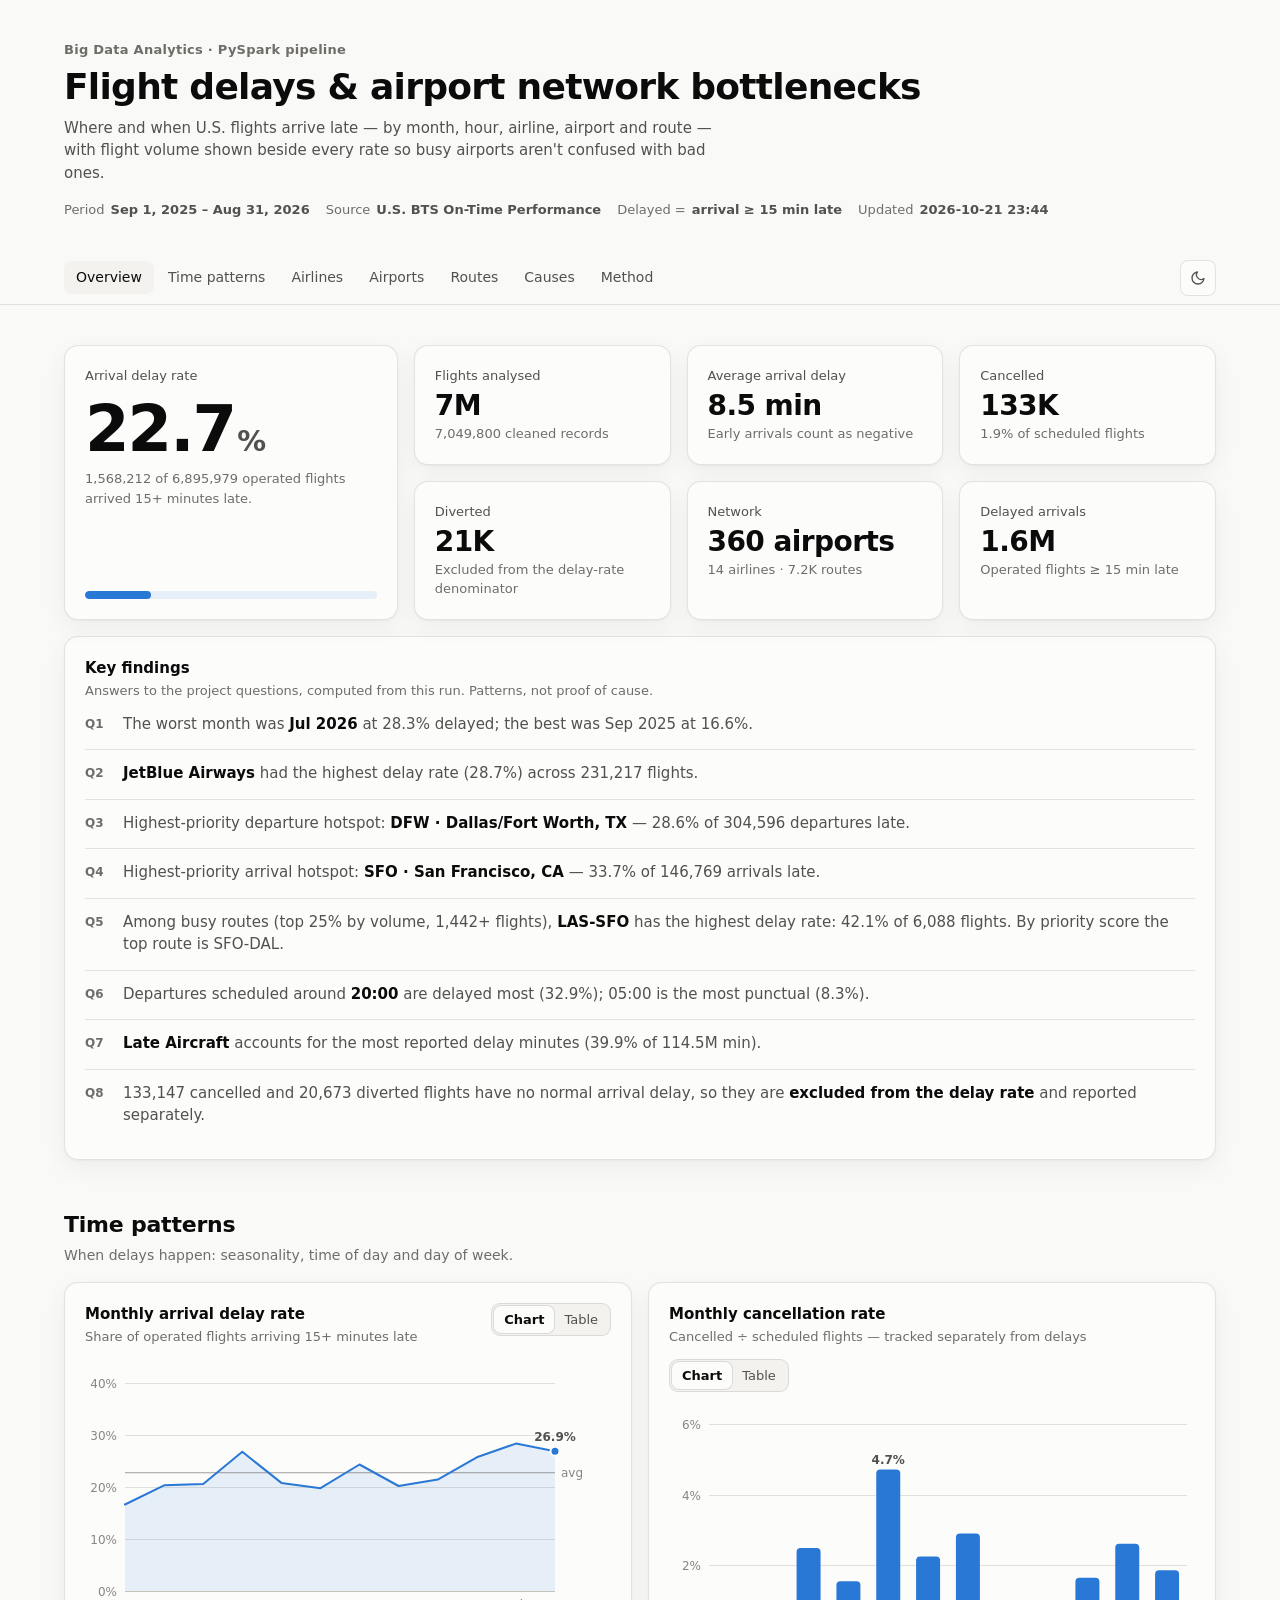
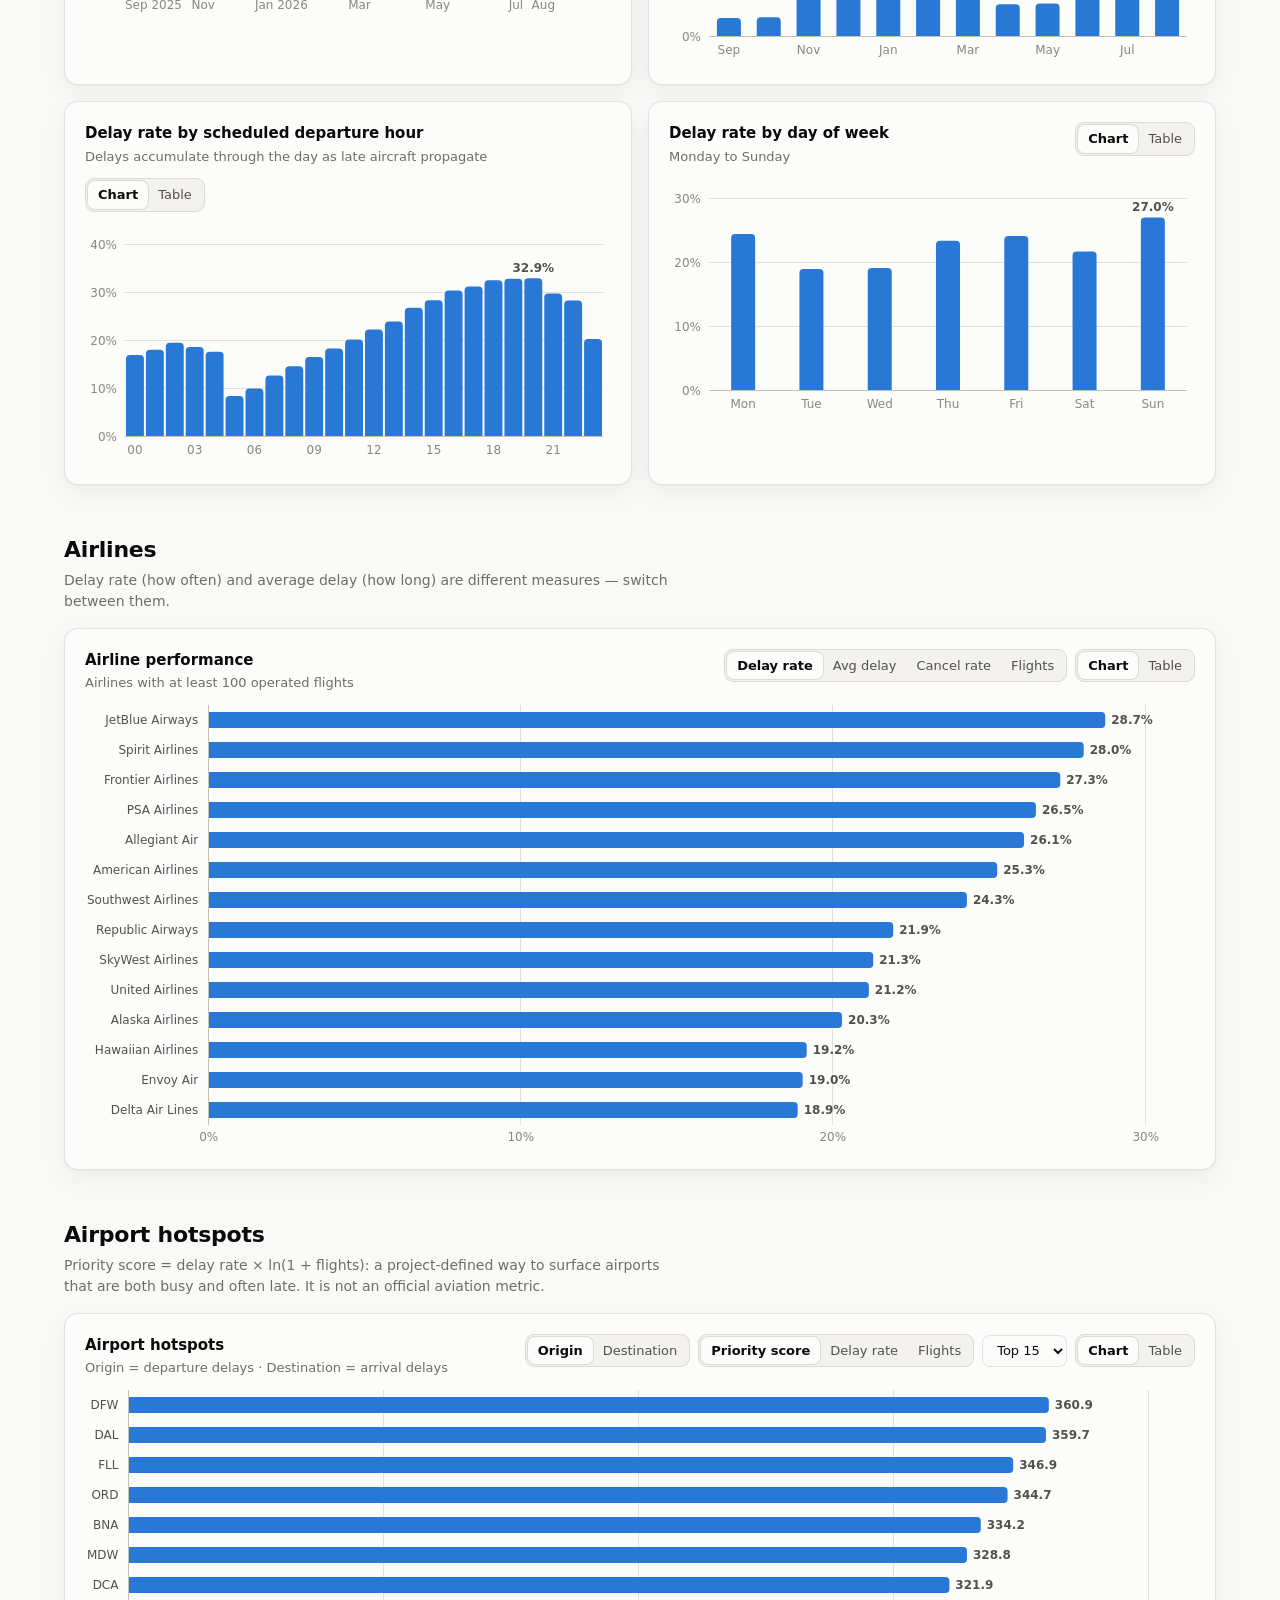
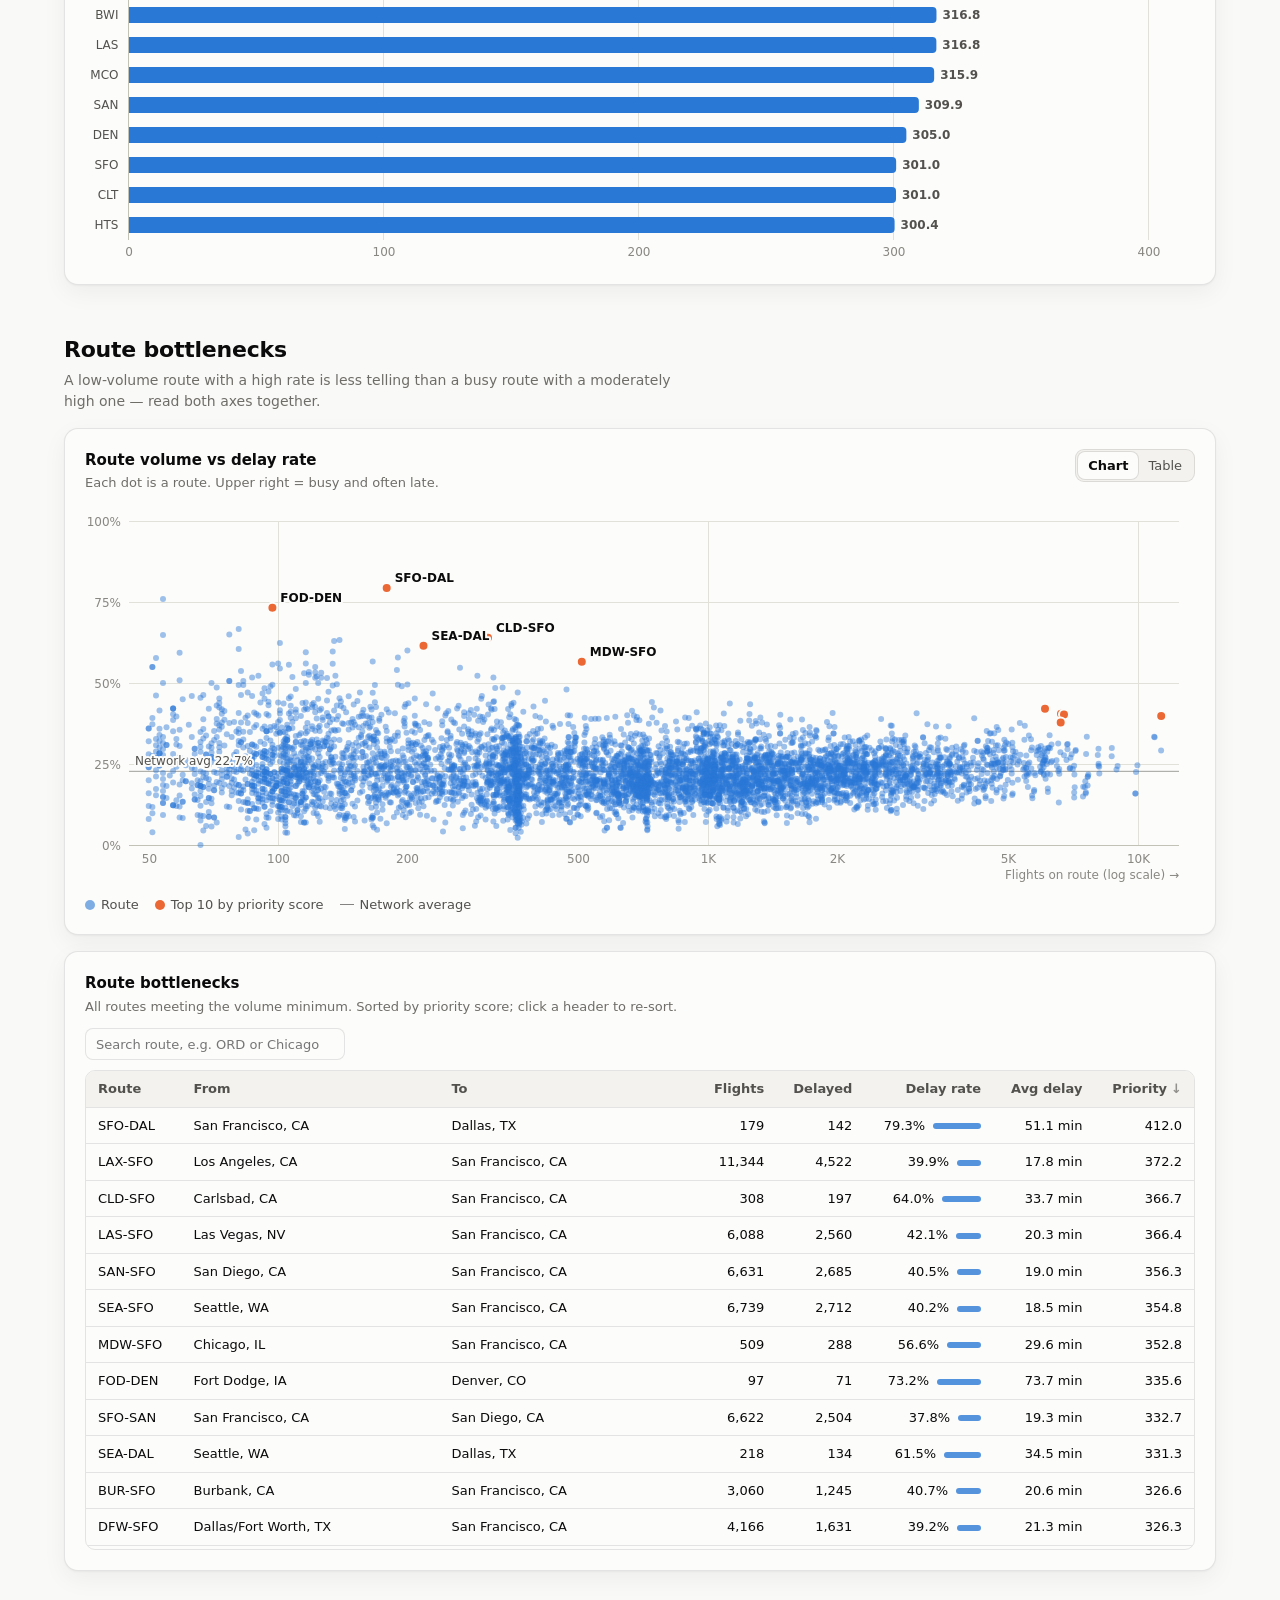
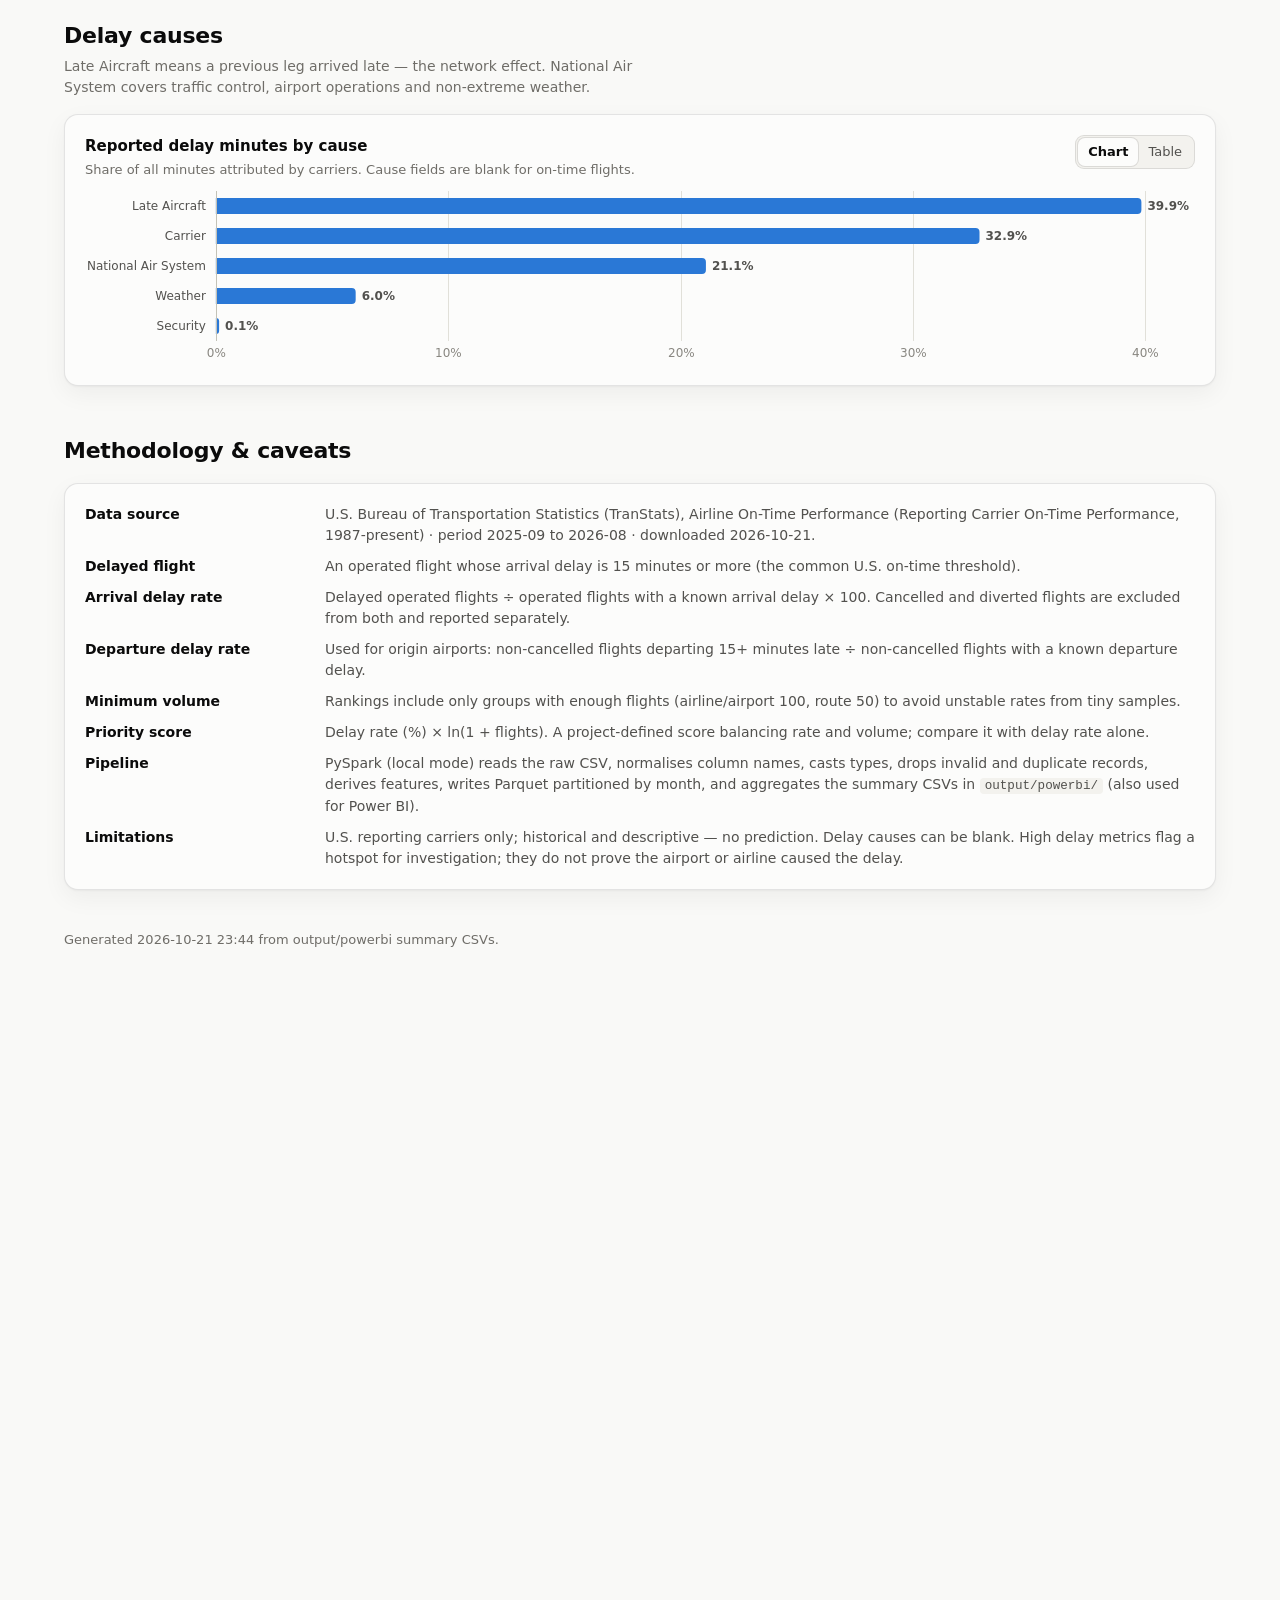
==== dashboard/index.html @ 1e37e2f4 "Flight Delay Analysis BDA project: PySpark pipeline, dashboard and customer website - PySpark pipeli" ====
<!doctype html>
<html lang="en">
<head>
<meta charset="utf-8">
<meta name="viewport" content="width=device-width, initial-scale=1">
<title>Flight Delay Analysis</title>
<meta name="description" content="Flight delay patterns and airport network bottlenecks from U.S. BTS on-time performance data, processed with PySpark.">
<link rel="icon" href="data:image/svg+xml,%3Csvg xmlns='http://www.w3.org/2000/svg' viewBox='0 0 24 24'%3E%3Cpath fill='%232a78d6' d='M21 16v-2l-8-5V3.5a1.5 1.5 0 0 0-3 0V9l-8 5v2l8-2.5V19l-2 1.5V22l3.5-1 3.5 1v-1.5L13 19v-5.5z'/%3E%3C/svg%3E">
<style>
:root {
  color-scheme: light;
  --page: #f9f9f7;
  --surface: #fcfcfb;
  --surface-2: #f3f2ee;
  --ink: #0b0b0b;
  --ink-2: #52514e;
  --muted: #6f6d68;
  --axis-text: #898781;
  --grid: #e1e0d9;
  --baseline: #c3c2b7;
  --border: rgba(11, 11, 11, 0.10);
  --series-1: #2a78d6;
  --series-1-wash: rgba(42, 120, 214, 0.10);
  --series-2: #eb6834;
  --series-1-hover: #1c5cab;
  --critical: #d03b3b;
  --warning-bg: #fff4dc;
  --warning-ink: #6b4a00;
  --focus: #2a78d6;
  --shadow: 0 1px 2px rgba(11, 11, 11, 0.04), 0 8px 24px rgba(11, 11, 11, 0.05);
}
@media (prefers-color-scheme: dark) {
  :root:not([data-theme="light"]) {
    color-scheme: dark;
    --page: #0d0d0d;
    --surface: #1a1a19;
    --surface-2: #232321;
    --ink: #f0efec;
    --ink-2: #c3c2b7;
    --muted: #9c9a93;
    --axis-text: #898781;
    --grid: #2c2c2a;
    --baseline: #383835;
    --border: rgba(255, 255, 255, 0.10);
    --series-1: #3987e5;
    --series-1-wash: rgba(57, 135, 229, 0.14);
    --series-2: #d95926;
    --series-1-hover: #6da7ec;
    --critical: #e66767;
    --warning-bg: #3a2e12;
    --warning-ink: #f5d690;
    --focus: #6da7ec;
    --shadow: none;
  }
}
:root[data-theme="dark"] {
  color-scheme: dark;
  --page: #0d0d0d;
  --surface: #1a1a19;
  --surface-2: #232321;
  --ink: #f0efec;
  --ink-2: #c3c2b7;
  --muted: #9c9a93;
  --axis-text: #898781;
  --grid: #2c2c2a;
  --baseline: #383835;
  --border: rgba(255, 255, 255, 0.10);
  --series-1: #3987e5;
  --series-1-wash: rgba(57, 135, 229, 0.14);
  --series-2: #d95926;
  --series-1-hover: #6da7ec;
  --critical: #e66767;
  --warning-bg: #3a2e12;
  --warning-ink: #f5d690;
  --focus: #6da7ec;
  --shadow: none;
}

* { box-sizing: border-box; }
html { scroll-behavior: smooth; scroll-padding-top: 72px; }
body {
  margin: 0;
  background: var(--page);
  color: var(--ink);
  font: 15px/1.5 system-ui, -apple-system, "Segoe UI", Roboto, sans-serif;
  -webkit-font-smoothing: antialiased;
}
a { color: var(--series-1); }
button { font: inherit; color: inherit; }
:focus-visible { outline: 2px solid var(--focus); outline-offset: 2px; border-radius: 4px; }

.wrap { max-width: 1200px; margin: 0 auto; padding: 0 24px; }
@media (max-width: 640px) { .wrap { padding: 0 16px; } }

/* Header */
header.top { padding: 40px 0 8px; }
.eyebrow { font-size: 13px; font-weight: 600; letter-spacing: .02em; color: var(--muted); margin: 0 0 6px; }
h1 { font-size: clamp(26px, 4vw, 36px); line-height: 1.15; margin: 0; letter-spacing: -0.02em; font-weight: 700; }
.lede { color: var(--ink-2); margin: 10px 0 0; max-width: 68ch; }
.meta-row { display: flex; flex-wrap: wrap; gap: 8px 16px; margin-top: 16px; font-size: 13px; color: var(--muted); }
.meta-row span { display: inline-flex; gap: 6px; align-items: center; }
.meta-row b { color: var(--ink-2); font-weight: 600; }
.banner {
  margin-top: 16px; padding: 10px 14px; border-radius: 10px;
  background: var(--warning-bg); color: var(--warning-ink); font-size: 14px;
  display: flex; gap: 10px; align-items: flex-start;
}
.banner svg { flex: none; margin-top: 2px; }

/* Nav */
nav.sections {
  position: sticky; top: 0; z-index: 20;
  background: color-mix(in srgb, var(--page) 88%, transparent);
  backdrop-filter: saturate(1.4) blur(10px);
  border-bottom: 1px solid var(--border);
  margin-top: 24px;
}
nav.sections .wrap { display: flex; align-items: center; gap: 4px; height: 52px; }
.nav-links { display: flex; gap: 2px; overflow-x: auto; scrollbar-width: none; flex: 1; min-width: 0; }
.nav-links::-webkit-scrollbar { display: none; }
.nav-links a {
  color: var(--ink-2); text-decoration: none; font-size: 14px; font-weight: 500;
  padding: 6px 12px; border-radius: 8px; white-space: nowrap;
}
.nav-links a:hover { background: var(--surface-2); color: var(--ink); }
.nav-links a.active { color: var(--ink); background: var(--surface-2); }
.icon-btn {
  flex: none; width: 36px; height: 36px; border-radius: 8px; border: 1px solid var(--border);
  background: var(--surface); display: grid; place-items: center; cursor: pointer; color: var(--ink-2);
}
.icon-btn:hover { color: var(--ink); background: var(--surface-2); }

/* Sections */
section.block { padding: 40px 0 8px; }
.section-head { display: flex; flex-wrap: wrap; align-items: end; justify-content: space-between; gap: 12px; margin-bottom: 16px; }
h2 { font-size: 22px; margin: 0; letter-spacing: -0.01em; }
.section-sub { color: var(--muted); margin: 4px 0 0; font-size: 14px; max-width: 70ch; }
.grid { display: grid; gap: 16px; }
.grid.two { grid-template-columns: repeat(2, minmax(0, 1fr)); }
@media (max-width: 900px) { .grid.two { grid-template-columns: minmax(0, 1fr); } }

.card {
  background: var(--surface); border: 1px solid var(--border); border-radius: 14px;
  padding: 20px; box-shadow: var(--shadow); min-width: 0;
}
.card-head { display: flex; justify-content: space-between; align-items: start; gap: 12px; margin-bottom: 12px; flex-wrap: wrap; }
.card h3 { font-size: 15px; margin: 0; font-weight: 600; }
.card .sub { font-size: 13px; color: var(--muted); margin: 2px 0 0; }
.controls { display: flex; flex-wrap: wrap; gap: 8px; align-items: center; }

/* Segmented control */
.seg { display: inline-flex; padding: 2px; border-radius: 9px; background: var(--surface-2); border: 1px solid var(--border); }
.seg button {
  border: 0; background: transparent; padding: 4px 10px; border-radius: 7px; cursor: pointer;
  font-size: 13px; color: var(--ink-2); white-space: nowrap;
}
.seg button[aria-pressed="true"] { background: var(--surface); color: var(--ink); box-shadow: 0 0 0 1px var(--border); font-weight: 600; }
.seg button:hover:not([aria-pressed="true"]) { color: var(--ink); }

input[type="search"], select {
  font: inherit; font-size: 13px; color: var(--ink); background: var(--surface);
  border: 1px solid var(--border); border-radius: 8px; padding: 5px 10px; height: 32px;
}
input[type="search"] { width: 260px; max-width: 100%; }

/* KPI */
.kpis { display: grid; grid-template-columns: 1.3fr repeat(3, minmax(0, 1fr)); gap: 16px; }
@media (max-width: 1000px) { .kpis { grid-template-columns: repeat(2, minmax(0, 1fr)); } }
@media (max-width: 520px) { .kpis { grid-template-columns: minmax(0, 1fr); } }
.hero { grid-row: span 2; display: flex; flex-direction: column; justify-content: space-between; }
@media (max-width: 1000px) { .hero { grid-row: auto; grid-column: 1 / -1; } }
.tile-label { font-size: 13px; color: var(--ink-2); margin: 0; }
.hero-value { font-size: clamp(48px, 7vw, 64px); font-weight: 650; letter-spacing: -0.03em; line-height: 1; margin: 12px 0 8px; }
.hero-value small { font-size: .45em; font-weight: 600; color: var(--ink-2); margin-left: 2px; }
.tile-value { font-size: 28px; font-weight: 650; letter-spacing: -0.02em; margin: 6px 0 2px; line-height: 1.1; }
.tile-note { font-size: 13px; color: var(--muted); margin: 0; }
.meter { height: 8px; border-radius: 4px; background: var(--series-1-wash); overflow: hidden; margin-top: 16px; }
.meter > i { display: block; height: 100%; background: var(--series-1); border-radius: 4px; }

.findings { list-style: none; margin: 0; padding: 0; display: grid; gap: 2px; }
.findings li { display: grid; grid-template-columns: 28px 1fr; gap: 10px; padding: 12px 0; border-top: 1px solid var(--border); }
.findings li:first-child { border-top: 0; padding-top: 0; }
.findings .q { font-size: 12px; font-weight: 700; color: var(--muted); padding-top: 2px; }
.findings p { margin: 0; color: var(--ink-2); }
.findings strong { color: var(--ink); font-weight: 600; }

/* Charts */
.chart { position: relative; width: 100%; }
.chart svg { display: block; width: 100%; overflow: visible; }
.chart text { font-size: 12px; fill: var(--axis-text); font-variant-numeric: tabular-nums; }
.chart text.label { fill: var(--ink-2); }
.chart text.label-strong { fill: var(--ink); font-weight: 600; }
.chart text.value { fill: var(--ink-2); font-weight: 600; }
.chart .gridline { stroke: var(--grid); stroke-width: 1; shape-rendering: crispEdges; }
.chart .baseline { stroke: var(--baseline); stroke-width: 1; shape-rendering: crispEdges; }
.chart .ref { stroke: var(--ink-2); stroke-width: 1; opacity: .55; }
.chart text.halo { paint-order: stroke; stroke: var(--surface); stroke-width: 4px; stroke-linejoin: round; }
.chart .mark { fill: var(--series-1); transition: fill .12s; }
.chart .mark.alt { fill: var(--series-2); }
.chart .hit { fill: transparent; cursor: default; }
.chart .hit:hover + .mark, .chart .row:hover .mark, .chart .row:focus .mark { fill: var(--series-1-hover); }
.chart .row:focus { outline: none; }
.chart .row:focus .hit { stroke: var(--focus); stroke-width: 2; }
.chart .line { fill: none; stroke: var(--series-1); stroke-width: 2; stroke-linejoin: round; stroke-linecap: round; }
.chart .area { fill: var(--series-1-wash); }
.chart .dot { fill: var(--series-1); stroke: var(--surface); stroke-width: 2; }
.chart .crosshair { stroke: var(--baseline); stroke-width: 1; }
.chart .scatter-dot { fill: var(--series-1); fill-opacity: .45; }
.chart .scatter-dot.alt { fill: var(--series-2); fill-opacity: 1; stroke: var(--surface); stroke-width: 2; }
.chart .scatter-dot.hover { fill-opacity: 1; stroke: var(--ink); stroke-width: 1.5; }

.legend { display: flex; flex-wrap: wrap; gap: 6px 16px; font-size: 13px; color: var(--ink-2); margin-top: 10px; }
.legend span { display: inline-flex; align-items: center; gap: 6px; }
.legend i { width: 10px; height: 10px; border-radius: 50%; display: inline-block; }
.legend i.line { width: 14px; height: 0; border-radius: 0; border-top: 1px solid var(--ink-2); opacity: .7; }

.tooltip {
  position: fixed; z-index: 50; pointer-events: none; min-width: 140px; max-width: 260px;
  background: var(--surface); border: 1px solid var(--border); border-radius: 10px;
  box-shadow: 0 8px 24px rgba(0, 0, 0, .14); padding: 10px 12px; font-size: 13px;
  opacity: 0; transform: translateY(4px); transition: opacity .1s, transform .1s;
}
.tooltip.show { opacity: 1; transform: none; }
.tooltip .tt-title { font-weight: 600; color: var(--ink); margin-bottom: 6px; }
.tooltip .tt-row { display: flex; justify-content: space-between; gap: 16px; color: var(--muted); }
.tooltip .tt-row b { color: var(--ink); font-weight: 600; font-variant-numeric: tabular-nums; }

/* Tables */
.table-wrap { overflow-x: auto; border: 1px solid var(--border); border-radius: 10px; max-height: 480px; overflow-y: auto; }
table { border-collapse: collapse; width: 100%; font-size: 13px; }
th, td { padding: 8px 12px; text-align: left; white-space: nowrap; border-bottom: 1px solid var(--border); }
th { position: sticky; top: 0; background: var(--surface-2); color: var(--ink-2); font-weight: 600; z-index: 1; }
th.sortable { cursor: pointer; user-select: none; }
th.sortable:hover { color: var(--ink); }
th .arrow { opacity: .6; margin-left: 4px; }
td.num, th.num { text-align: right; font-variant-numeric: tabular-nums; }
tbody tr:last-child td { border-bottom: 0; }
tbody tr:hover td { background: var(--surface-2); }
.cell-bar { display: inline-block; height: 6px; border-radius: 3px; background: var(--series-1); vertical-align: middle; margin-left: 8px; opacity: .8; }
.empty { padding: 32px 16px; text-align: center; color: var(--muted); font-size: 14px; border: 1px dashed var(--border); border-radius: 10px; }

.method dl { display: grid; grid-template-columns: minmax(140px, 220px) 1fr; gap: 10px 20px; margin: 0; }
@media (max-width: 640px) { .method dl { grid-template-columns: 1fr; gap: 2px; } .method dd { margin-bottom: 10px; } }
.method dt { font-weight: 600; font-size: 14px; }
.method dd { margin: 0; color: var(--ink-2); font-size: 14px; }
code { font-family: ui-monospace, "Cascadia Code", Consolas, monospace; font-size: .9em; background: var(--surface-2); padding: 1px 5px; border-radius: 4px; }
footer { padding: 32px 0 48px; color: var(--muted); font-size: 13px; }
.visually-hidden { position: absolute; width: 1px; height: 1px; overflow: hidden; clip: rect(0 0 0 0); white-space: nowrap; }
.error-box { margin: 80px auto; max-width: 560px; }
@media (prefers-reduced-motion: reduce) { html { scroll-behavior: auto; } * { transition: none !important; } }
</style>
</head>
<body>
<div id="app"></div>
<div class="tooltip" id="tooltip" role="status" aria-live="polite"></div>

<script src="data.js"></script>
<script>
"use strict";
(function () {
  const app = document.getElementById("app");
  const D = window.DASHBOARD_DATA;

  if (!D) {
    app.innerHTML = '<div class="wrap"><div class="card error-box"><h2>No data yet</h2>' +
      '<p class="section-sub">Run the pipeline first, then reload this page:</p>' +
      '<p><code>python src\\flight_delay_pipeline.py</code></p>' +
      '<p class="section-sub">It writes <code>dashboard/data.js</code> next to this file.</p></div></div>';
    return;
  }

  /* ---------- Theme ---------- */
  const THEME_KEY = "flight-dashboard-theme";
  function storedTheme() { try { return localStorage.getItem(THEME_KEY); } catch (e) { return null; } }
  function applyTheme(theme) {
    if (theme) document.documentElement.setAttribute("data-theme", theme);
    else document.documentElement.removeAttribute("data-theme");
  }
  if (storedTheme()) applyTheme(storedTheme());
  function isDark() {
    const t = document.documentElement.getAttribute("data-theme");
    if (t) return t === "dark";
    return window.matchMedia("(prefers-color-scheme: dark)").matches;
  }

  /* ---------- Formatting ---------- */
  const nf0 = new Intl.NumberFormat("en-US", { maximumFractionDigits: 0 });
  const nf1 = new Intl.NumberFormat("en-US", { minimumFractionDigits: 1, maximumFractionDigits: 1 });
  const fmt = {
    int: v => v == null ? "–" : nf0.format(v),
    pct: v => v == null ? "–" : nf1.format(v) + "%",
    min: v => v == null ? "–" : nf1.format(v) + " min",
    num1: v => v == null ? "–" : nf1.format(v),
    compact(v) {
      if (v == null) return "–";
      const a = Math.abs(v);
      if (a >= 1e9) return trimZero((v / 1e9).toFixed(1)) + "B";
      if (a >= 1e6) return trimZero((v / 1e6).toFixed(1)) + "M";
      if (a >= 1e3) return trimZero((v / 1e3).toFixed(a >= 1e4 ? 0 : 1)) + "K";
      return nf0.format(v);
    },
  };
  function trimZero(s) { return s.replace(/\.0$/, ""); }
  const MONTHS = ["Jan", "Feb", "Mar", "Apr", "May", "Jun", "Jul", "Aug", "Sep", "Oct", "Nov", "Dec"];
  function monthLabel(ym, withYear) {
    const [y, m] = String(ym).split("-");
    return MONTHS[+m - 1] + (withYear ? " " + y : "");
  }
  function hourLabel(h) { return String(h).padStart(2, "0") + ":00"; }
  function ymd(n) {
    if (!n) return null;
    const s = String(Math.round(n));
    return new Date(+s.slice(0, 4), +s.slice(4, 6) - 1, +s.slice(6, 8));
  }
  function niceDate(d) { return d ? d.toLocaleDateString("en-US", { month: "short", day: "numeric", year: "numeric" }) : "–"; }

  /* ---------- DOM helpers ---------- */
  function el(tag, attrs, ...children) {
    const node = document.createElement(tag);
    for (const [k, v] of Object.entries(attrs || {})) {
      if (v == null || v === false) continue;
      if (k === "class") node.className = v;
      else if (k === "text") node.textContent = v;
      else if (k.startsWith("on")) node.addEventListener(k.slice(2), v);
      else node.setAttribute(k, v === true ? "" : v);
    }
    for (const c of children.flat()) if (c != null) node.append(c.nodeType ? c : document.createTextNode(String(c)));
    return node;
  }
  const SVGNS = "http://www.w3.org/2000/svg";
  function s(tag, attrs, text) {
    const node = document.createElementNS(SVGNS, tag);
    for (const [k, v] of Object.entries(attrs || {})) if (v != null) node.setAttribute(k, v);
    if (text != null) node.textContent = text;
    return node;
  }
  function icon(path, size) {
    const svg = s("svg", { width: size || 16, height: size || 16, viewBox: "0 0 24 24", fill: "none", stroke: "currentColor", "stroke-width": 2, "stroke-linecap": "round", "stroke-linejoin": "round", "aria-hidden": "true" });
    svg.innerHTML = path;
    return svg;
  }
  const ICONS = {
    sun: '<circle cx="12" cy="12" r="4"/><path d="M12 2v2M12 20v2M4.9 4.9l1.4 1.4M17.7 17.7l1.4 1.4M2 12h2M20 12h2M4.9 19.1l1.4-1.4M17.7 6.3l1.4-1.4"/>',
    moon: '<path d="M21 12.8A9 9 0 1 1 11.2 3a7 7 0 0 0 9.8 9.8z"/>',
    alert: '<path d="M10.3 3.9 1.8 18a2 2 0 0 0 1.7 3h17a2 2 0 0 0 1.7-3L13.7 3.9a2 2 0 0 0-3.4 0z"/><path d="M12 9v4M12 17h.01"/>',
  };

  /* ---------- Tooltip ---------- */
  const tip = document.getElementById("tooltip");
  function showTip(evt, title, rows) {
    tip.replaceChildren(el("div", { class: "tt-title", text: title }),
      ...rows.map(([k, v]) => el("div", { class: "tt-row" }, el("span", { text: k }), el("b", { text: v }))));
    tip.classList.add("show");
    moveTip(evt);
  }
  function moveTip(evt) {
    let x, y;
    if (evt && evt.clientX != null && evt.type !== "focus") { x = evt.clientX; y = evt.clientY; }
    else if (evt && evt.target && evt.target.getBoundingClientRect) {
      const r = evt.target.getBoundingClientRect(); x = r.left + r.width / 2; y = r.top;
    } else return;
    const w = tip.offsetWidth, h = tip.offsetHeight;
    let left = x + 14, top = y - h - 12;
    if (left + w > window.innerWidth - 8) left = x - w - 14;
    if (left < 8) left = 8;
    if (top < 8) top = y + 18;
    tip.style.left = left + "px"; tip.style.top = top + "px";
  }
  function hideTip() { tip.classList.remove("show"); }
  window.addEventListener("scroll", hideTip, { passive: true });

  /* ---------- Scales ---------- */
  function niceStep(v) {
    const exp = Math.pow(10, Math.floor(Math.log10(v)));
    const f = v / exp;
    return (f <= 1 ? 1 : f <= 2 ? 2 : f <= 2.5 ? 2.5 : f <= 5 ? 5 : 10) * exp;
  }
  // Axis from 0 to the first clean tick at or above the data maximum.
  function niceScale(dataMax, count) {
    if (!(dataMax > 0)) return { max: 1, ticks: [0, 1] };
    const step = niceStep(dataMax / (count || 4));
    const max = Math.ceil(dataMax / step - 1e-9) * step;
    const out = [];
    for (let t = 0; t <= max + 1e-9; t += step) out.push(+t.toFixed(10));
    return { max, ticks: out };
  }
  function measureText(text) {
    measureText.ctx = measureText.ctx || document.createElement("canvas").getContext("2d");
    measureText.ctx.font = "12px system-ui, -apple-system, Segoe UI, sans-serif";
    return measureText.ctx.measureText(text).width;
  }
  // Bar path with 4px rounded data-end, square at the baseline.
  function hBarPath(x0, y, w, h, r) {
    r = Math.min(r, w, h / 2);
    if (w <= 0) return "";
    return `M${x0},${y}H${x0 + w - r}Q${x0 + w},${y} ${x0 + w},${y + r}V${y + h - r}Q${x0 + w},${y + h} ${x0 + w - r},${y + h}H${x0}Z`;
  }
  function vBarPath(x, y0, w, h, r) {
    r = Math.min(r, h, w / 2);
    if (h <= 0) return "";
    return `M${x},${y0}V${y0 - h + r}Q${x},${y0 - h} ${x + r},${y0 - h}H${x + w - r}Q${x + w},${y0 - h} ${x + w},${y0 - h + r}V${y0}Z`;
  }

  /* ---------- Charts ---------- */
  // Horizontal bars: ranked categories.
  function hBarChart(host, rows, opt) {
    host.replaceChildren();
    if (!rows.length) { host.append(emptyNote(opt.empty)); return; }
    const width = host.clientWidth || 600;
    const band = 30, bar = 16;
    const labelW = Math.min(Math.max(...rows.map(r => measureText(opt.label(r)))) + 12, width * 0.42, 220);
    const valueW = Math.max(...rows.map(r => measureText(opt.fmt(opt.value(r))))) + 12;
    const plotW = Math.max(40, width - labelW - valueW);
    const scale = niceScale(Math.max(...rows.map(opt.value), 0), width < 500 ? 3 : 5), max = scale.max;
    const height = rows.length * band + 24;
    const svg = s("svg", { viewBox: `0 0 ${width} ${height}`, height, role: "img", "aria-label": opt.aria });
    const g = s("g", { transform: `translate(${labelW},0)` });
    scale.ticks.forEach(t => {
      const x = Math.round(t / max * plotW) + 0.5;
      g.append(s("line", { class: "gridline", x1: x, x2: x, y1: 0, y2: rows.length * band }));
      g.append(s("text", { x, y: rows.length * band + 16, "text-anchor": "middle" }, opt.tick ? opt.tick(t) : fmt.compact(t)));
    });
    rows.forEach((r, i) => {
      const v = opt.value(r) || 0;
      const y = i * band + (band - bar) / 2;
      const w = Math.max(v / max * plotW, v > 0 ? 2 : 0);
      const row = s("g", { class: "row", tabindex: 0, role: "listitem", "aria-label": `${opt.label(r)}: ${opt.fmt(v)}` });
      row.append(s("rect", { class: "hit", x: -labelW, y: i * band, width: labelW + plotW + valueW, height: band }));
      row.append(s("path", { class: "mark" + (opt.highlight && opt.highlight(r) ? " alt" : ""), d: hBarPath(0, y, w, bar, 4) }));
      row.append(s("text", { class: "label", x: -10, y: y + bar / 2 + 4, "text-anchor": "end" }, opt.label(r)));
      row.append(s("text", { class: "value", x: w + 6, y: y + bar / 2 + 4 }, opt.fmt(v)));
      const tt = e => showTip(e, opt.title ? opt.title(r) : opt.label(r), opt.tooltip(r));
      row.addEventListener("pointerenter", tt); row.addEventListener("pointermove", moveTip);
      row.addEventListener("pointerleave", hideTip); row.addEventListener("focus", tt); row.addEventListener("blur", hideTip);
      g.append(row);
    });
    g.append(s("line", { class: "baseline", x1: 0.5, x2: 0.5, y1: 0, y2: rows.length * band }));
    svg.append(g);
    host.append(svg);
  }

  // Vertical columns: ordered categories (hours, weekdays, months).
  function columnChart(host, rows, opt) {
    host.replaceChildren();
    if (!rows.length) { host.append(emptyNote(opt.empty)); return; }
    const width = host.clientWidth || 600, height = opt.height || 240;
    const m = { t: 20, r: 8, b: 28, l: 40 };
    const pw = width - m.l - m.r, ph = height - m.t - m.b;
    const scale = niceScale(Math.max(...rows.map(opt.value), 0) * 1.08, 4), max = scale.max;
    const bandW = pw / rows.length;
    const barW = Math.max(2, Math.min(24, bandW - 2));
    const svg = s("svg", { viewBox: `0 0 ${width} ${height}`, height, role: "img", "aria-label": opt.aria });
    const g = s("g", { transform: `translate(${m.l},${m.t})` });
    scale.ticks.forEach(t => {
      const y = Math.round(ph - t / max * ph) + 0.5;
      g.append(s("line", { class: "gridline", x1: 0, x2: pw, y1: y, y2: y }));
      g.append(s("text", { x: -8, y: y + 4, "text-anchor": "end" }, opt.tick ? opt.tick(t) : fmt.compact(t)));
    });
    const maxV = Math.max(...rows.map(opt.value));
    const labelEvery = Math.ceil(rows.length / Math.max(1, Math.floor(pw / 44)));
    rows.forEach((r, i) => {
      const v = opt.value(r) || 0, h = v / max * ph;
      const x = i * bandW + (bandW - barW) / 2;
      const row = s("g", { class: "row", tabindex: 0, role: "listitem", "aria-label": `${opt.label(r)}: ${opt.fmt(v)}` });
      row.append(s("rect", { class: "hit", x: i * bandW, y: 0, width: bandW, height: ph }));
      row.append(s("path", { class: "mark", d: vBarPath(x, ph, barW, h, 4) }));
      if (v === maxV) row.append(s("text", { class: "value", x: x + barW / 2, y: ph - h - 6, "text-anchor": "middle" }, opt.fmt(v)));
      const tt = e => showTip(e, opt.title ? opt.title(r) : opt.label(r), opt.tooltip(r));
      row.addEventListener("pointerenter", tt); row.addEventListener("pointermove", moveTip);
      row.addEventListener("pointerleave", hideTip); row.addEventListener("focus", tt); row.addEventListener("blur", hideTip);
      g.append(row);
      if (i % labelEvery === 0) g.append(s("text", { x: i * bandW + bandW / 2, y: ph + 18, "text-anchor": "middle" }, opt.short ? opt.short(r) : opt.label(r)));
    });
    g.append(s("line", { class: "baseline", x1: 0, x2: pw, y1: ph + 0.5, y2: ph + 0.5 }));
    svg.append(g);
    host.append(svg);
  }

  // Line over time with crosshair readout.
  function lineChart(host, rows, opt) {
    host.replaceChildren();
    if (!rows.length) { host.append(emptyNote(opt.empty)); return; }
    const width = host.clientWidth || 600, height = opt.height || 260;
    const m = { t: 24, r: 56, b: 28, l: 40 };
    const pw = width - m.l - m.r, ph = height - m.t - m.b;
    const vals = rows.map(opt.value);
    const scale = niceScale(Math.max(...vals, opt.ref || 0) * 1.1, 4), max = scale.max;
    const X = i => rows.length === 1 ? pw / 2 : i / (rows.length - 1) * pw;
    const Y = v => ph - v / max * ph;
    const svg = s("svg", { viewBox: `0 0 ${width} ${height}`, height, role: "img", "aria-label": opt.aria });
    const g = s("g", { transform: `translate(${m.l},${m.t})` });
    scale.ticks.forEach(t => {
      const y = Math.round(Y(t)) + 0.5;
      g.append(s("line", { class: "gridline", x1: 0, x2: pw, y1: y, y2: y }));
      g.append(s("text", { x: -8, y: y + 4, "text-anchor": "end" }, opt.tick ? opt.tick(t) : fmt.compact(t)));
    });
    const labelEvery = Math.ceil(rows.length / Math.max(1, Math.floor(pw / 56)));
    rows.forEach((r, i) => {
      if (i % labelEvery === 0 || i === rows.length - 1 && rows.length < 14)
        g.append(s("text", { x: X(i), y: ph + 18, "text-anchor": i === 0 ? "start" : i === rows.length - 1 ? "end" : "middle" }, opt.short(r, i)));
    });
    const pts = rows.map((r, i) => [X(i), Y(opt.value(r) || 0)]);
    const line = pts.map((p, i) => (i ? "L" : "M") + p[0].toFixed(1) + "," + p[1].toFixed(1)).join("");
    g.append(s("path", { class: "area", d: line + `L${pts[pts.length - 1][0]},${ph}L${pts[0][0]},${ph}Z` }));
    g.append(s("line", { class: "baseline", x1: 0, x2: pw, y1: ph + 0.5, y2: ph + 0.5 }));
    if (opt.ref != null) {
      const y = Y(opt.ref);
      g.append(s("line", { class: "ref", x1: 0, x2: pw, y1: y, y2: y }));
      g.append(s("text", { x: pw + 6, y: y + 4 }, opt.refLabel));
    }
    g.append(s("path", { class: "line", d: line }));
    // Label the peak and the last point only.
    const peak = vals.indexOf(Math.max(...vals));
    const last = rows.length - 1;
    // Skip the peak label when it would crowd the end label.
    const labelled = peak !== last && Math.abs(pts[peak][0] - pts[last][0]) < 56 ? [last] : [peak, last];
    labelled.filter((v, i, a) => a.indexOf(v) === i).forEach(i => {
      g.append(s("circle", { class: "dot", cx: pts[i][0], cy: pts[i][1], r: 4.5 }));
      g.append(s("text", { class: "value", x: pts[i][0], y: pts[i][1] - 10, "text-anchor": "middle" }, opt.fmt(vals[i])));
    });
    const cross = s("line", { class: "crosshair", y1: 0, y2: ph, visibility: "hidden" });
    const hoverDot = s("circle", { class: "dot", r: 5, visibility: "hidden" });
    g.append(cross, hoverDot);
    const overlay = s("rect", { x: 0, y: 0, width: pw, height: ph, fill: "transparent", tabindex: 0, "aria-label": "Use left and right arrow keys to read values" });
    let active = -1;
    function activate(i, evt) {
      active = Math.max(0, Math.min(rows.length - 1, i));
      const [x, y] = pts[active];
      cross.setAttribute("x1", x); cross.setAttribute("x2", x); cross.setAttribute("visibility", "visible");
      hoverDot.setAttribute("cx", x); hoverDot.setAttribute("cy", y); hoverDot.setAttribute("visibility", "visible");
      showTip(evt, opt.title(rows[active]), opt.tooltip(rows[active]));
    }
    function clear() { cross.setAttribute("visibility", "hidden"); hoverDot.setAttribute("visibility", "hidden"); hideTip(); }
    overlay.addEventListener("pointermove", e => {
      const rect = overlay.getBoundingClientRect();
      const px = (e.clientX - rect.left) / rect.width * pw;
      activate(rows.length === 1 ? 0 : Math.round(px / pw * (rows.length - 1)), e);
    });
    overlay.addEventListener("pointerleave", clear);
    overlay.addEventListener("blur", clear);
    overlay.addEventListener("keydown", e => {
      if (e.key !== "ArrowRight" && e.key !== "ArrowLeft") return;
      e.preventDefault();
      const i = active < 0 ? 0 : active + (e.key === "ArrowRight" ? 1 : -1);
      const rect = overlay.getBoundingClientRect();
      activate(i, { clientX: rect.left + X(Math.max(0, Math.min(rows.length - 1, i))) / pw * rect.width, clientY: rect.top + 20 });
    });
    g.append(overlay);
    svg.append(g);
    host.append(svg);
  }

  // Scatter: route volume (log x) vs delay rate, nearest-point hover.
  function scatterChart(host, rows, opt) {
    host.replaceChildren();
    if (!rows.length) { host.append(emptyNote(opt.empty)); return; }
    const width = host.clientWidth || 600, height = opt.height || 360;
    const m = { t: 16, r: 16, b: 40, l: 44 };
    const pw = width - m.l - m.r, ph = height - m.t - m.b;
    const xs = rows.map(opt.x), ys = rows.map(opt.y);
    const xMin = Math.max(1, Math.min(...xs)), xMax = Math.max(...xs);
    const lx0 = Math.log10(xMin * 0.9), lx1 = Math.log10(xMax * 1.1);
    const yScale = niceScale(Math.max(...ys) * 1.05, 4), yMax = yScale.max;
    const X = v => (Math.log10(Math.max(v, 1)) - lx0) / Math.max(1e-9, lx1 - lx0) * pw;
    const Y = v => ph - v / yMax * ph;
    const svg = s("svg", { viewBox: `0 0 ${width} ${height}`, height, role: "img", "aria-label": opt.aria });
    const g = s("g", { transform: `translate(${m.l},${m.t})` });
    yScale.ticks.forEach(t => {
      const y = Math.round(Y(t)) + 0.5;
      g.append(s("line", { class: "gridline", x1: 0, x2: pw, y1: y, y2: y }));
      g.append(s("text", { x: -8, y: y + 4, "text-anchor": "end" }, t + "%"));
    });
    for (let p = Math.floor(lx0); p <= Math.ceil(lx1); p++) {
      [1, 2, 5].forEach(k => {
        const v = k * Math.pow(10, p);
        if (v < Math.pow(10, lx0) || v > Math.pow(10, lx1)) return;
        if (pw < 420 && k === 2) return;
        const x = Math.round(X(v)) + 0.5;
        if (k === 1) g.append(s("line", { class: "gridline", x1: x, x2: x, y1: 0, y2: ph }));
        g.append(s("text", { x, y: ph + 18, "text-anchor": "middle" }, fmt.compact(v)));
      });
    }
    g.append(s("text", { x: pw, y: ph + 34, "text-anchor": "end" }, "Flights on route (log scale) →"));
    g.append(s("line", { class: "baseline", x1: 0, x2: pw, y1: ph + 0.5, y2: ph + 0.5 }));
    if (opt.ref != null) {
      const y = Y(opt.ref);
      g.append(s("line", { class: "ref", x1: 0, x2: pw, y1: y, y2: y }));
      var refText = s("text", { x: 6, y: y - 6, class: "label halo" }, opt.refLabel);
    }
    const pts = rows.map(r => ({ r, x: X(opt.x(r)), y: Y(opt.y(r)), hi: opt.highlight(r) }));
    const base = s("g"), top = s("g"), labels = s("g");
    pts.forEach(p => {
      const c = s("circle", { class: "scatter-dot" + (p.hi ? " alt" : ""), cx: p.x.toFixed(1), cy: p.y.toFixed(1), r: p.hi ? 5 : 3 });
      p.node = c;
      (p.hi ? top : base).append(c);
    });
    // Label the highlighted points, skipping any label that would collide with one already placed.
    const placed = [];
    pts.filter(p => p.hi).slice(0, opt.labelCount || 5).forEach(p => {
      const text = opt.label(p.r), w = measureText(text);
      const right = p.x + w + 10 < pw;
      const x0 = right ? p.x + 8 : p.x - 8 - w, box = [x0 - 2, p.y - 18, x0 + w + 2, p.y - 2];
      if (placed.some(b => box[0] < b[2] && b[0] < box[2] && box[1] < b[3] && b[1] < box[3])) return;
      placed.push(box);
      labels.append(s("text", { class: "label-strong halo", x: p.x + (right ? 8 : -8), y: p.y - 6, "text-anchor": right ? "start" : "end" }, text));
    });
    g.append(base, top, labels);
    if (refText) g.append(refText);
    const overlay = s("rect", { x: 0, y: 0, width: pw, height: ph, fill: "transparent" });
    let hovered = null;
    overlay.addEventListener("pointermove", e => {
      const rect = overlay.getBoundingClientRect();
      const mx = (e.clientX - rect.left) / rect.width * pw, my = (e.clientY - rect.top) / rect.height * ph;
      let best = null, bd = 24 * 24;
      for (const p of pts) { const d = (p.x - mx) ** 2 + (p.y - my) ** 2; if (d < bd) { bd = d; best = p; } }
      if (hovered && hovered !== best) hovered.node.classList.remove("hover");
      hovered = best;
      if (best) { best.node.classList.add("hover"); best.node.parentNode.append(best.node); showTip(e, opt.title(best.r), opt.tooltip(best.r)); }
      else hideTip();
    });
    overlay.addEventListener("pointerleave", () => { if (hovered) hovered.node.classList.remove("hover"); hovered = null; hideTip(); });
    g.append(overlay);
    svg.append(g);
    host.append(svg);
  }

  function emptyNote(text) {
    return el("div", { class: "empty", text: text || "No rows met the minimum-volume threshold. Run the pipeline on more data." });
  }

  /* ---------- Sortable table ---------- */
  function dataTable(host, rows, columns, opt) {
    opt = opt || {};
    let sortKey = opt.sortKey || null, dir = opt.dir || -1;
    let query = "";
    const wrap = el("div", { class: "table-wrap" });
    const searchBox = opt.search ? el("input", { type: "search", placeholder: opt.search, "aria-label": opt.search }) : null;
    function render() {
      let data = rows.slice();
      if (query) {
        const q = query.toLowerCase();
        data = data.filter(r => columns.some(c => String(c.get(r) ?? "").toLowerCase().includes(q)));
      }
      if (sortKey) {
        const col = columns.find(c => c.key === sortKey);
        data.sort((a, b) => {
          const va = col.get(a), vb = col.get(b);
          if (va == null) return 1; if (vb == null) return -1;
          return (typeof va === "number" ? va - vb : String(va).localeCompare(String(vb))) * dir;
        });
      }
      const limit = opt.limit || 500;
      const thead = el("thead", {}, el("tr", {}, columns.map(c => {
        const th = el("th", { class: (c.num ? "num " : "") + "sortable", scope: "col", tabindex: 0,
          "aria-sort": sortKey === c.key ? (dir > 0 ? "ascending" : "descending") : "none" }, c.title,
          sortKey === c.key ? el("span", { class: "arrow", text: dir > 0 ? "↑" : "↓" }) : null);
        const sortBy = () => { if (sortKey === c.key) dir = -dir; else { sortKey = c.key; dir = c.num ? -1 : 1; } render(); };
        th.addEventListener("click", sortBy);
        th.addEventListener("keydown", e => { if (e.key === "Enter" || e.key === " ") { e.preventDefault(); sortBy(); } });
        return th;
      })));
      const barMax = {};
      columns.filter(c => c.bar).forEach(c => { barMax[c.key] = Math.max(...rows.map(r => c.get(r) || 0)) || 1; });
      const tbody = el("tbody", {}, data.slice(0, limit).map(r => el("tr", {}, columns.map(c => {
        const v = c.get(r);
        const td = el("td", { class: c.num ? "num" : null }, c.fmt ? c.fmt(v) : (v ?? "–"));
        if (c.bar) td.append(el("span", { class: "cell-bar", style: `width:${Math.round((v || 0) / barMax[c.key] * 48)}px` }));
        return td;
      }))));
      const table = el("table", {}, thead, tbody);
      if (data.length > limit) table.append(el("caption", { class: "visually-hidden", text: `Showing first ${limit} rows` }));
      wrap.replaceChildren(data.length ? table : emptyNote(query ? "No rows match your search." : opt.empty));
    }
    if (searchBox) searchBox.addEventListener("input", () => { query = searchBox.value.trim(); render(); });
    render();
    host.replaceChildren(...[searchBox ? el("div", { class: "controls", style: "margin-bottom:10px" }, searchBox) : null, wrap].filter(Boolean));
  }

  /* ---------- Card with chart/table toggle ---------- */
  const renderers = [];
  function card({ title, sub, controls, draw, table, legend }) {
    const chartHost = el("div", { class: "chart" });
    const tableHost = el("div", { hidden: true });
    let mode = "chart";
    const seg = el("div", { class: "seg", role: "group", "aria-label": "View" });
    const btns = ["chart", "table"].map(m => el("button", { type: "button", "aria-pressed": String(m === mode), text: m === "chart" ? "Chart" : "Table",
      onclick: () => { mode = m; btns.forEach(b => b.setAttribute("aria-pressed", String(b.textContent.toLowerCase() === m))); sync(); } }));
    seg.append(...btns);
    function sync() {
      chartHost.hidden = mode !== "chart"; tableHost.hidden = mode !== "table";
      if (legendNode) legendNode.hidden = mode !== "chart";
      if (mode === "chart") draw(chartHost); else table(tableHost);
    }
    const legendNode = legend ? el("div", { class: "legend" }, legend) : null;
    const node = el("div", { class: "card" },
      el("div", { class: "card-head" },
        el("div", {}, el("h3", { text: title }), sub ? el("p", { class: "sub", text: sub }) : null),
        el("div", { class: "controls" }, controls || null, seg)),
      chartHost, legendNode, tableHost);
    const api = { node, redraw: () => { if (mode === "chart") draw(chartHost); else table(tableHost); } };
    renderers.push(api);
    return api;
  }
  function segmented(options, initial, onChange, label) {
    let value = initial;
    const group = el("div", { class: "seg", role: "group", "aria-label": label });
    const buttons = options.map(([v, text]) => el("button", { type: "button", "aria-pressed": String(v === value), text,
      onclick: () => { value = v; buttons.forEach((b, i) => b.setAttribute("aria-pressed", String(options[i][0] === v))); onChange(v); } }));
    group.append(...buttons);
    return group;
  }

  /* ---------- Data prep ---------- */
  const K = D.kpi || {};
  const meta = D.meta || {};
  const monthly = (D.monthly || []).slice().sort((a, b) => String(a.year_month).localeCompare(String(b.year_month)));
  const hourly = (D.hourly || []).slice().sort((a, b) => a.scheduled_departure_hour - b.scheduled_departure_hour);
  const weekday = (D.weekday || []).slice().sort((a, b) => a.day_of_week - b.day_of_week);
  const airlines = D.airlines || [];
  const origins = D.origins || [];
  const destinations = D.destinations || [];
  const routes = D.routes || [];
  const causes = (D.causes || []).slice().sort((a, b) => b.total_reported_delay_minutes - a.total_reported_delay_minutes);
  const overallRate = K.arrival_delay_rate_pct;
  const firstDate = ymd(K.first_flight_date_yyyymmdd), lastDate = ymd(K.last_flight_date_yyyymmdd);
  const multiYear = monthly.length && String(monthly[0].year_month).slice(0, 4) !== String(monthly[monthly.length - 1].year_month).slice(0, 4);
  const byDesc = key => (a, b) => (b[key] ?? -Infinity) - (a[key] ?? -Infinity);
  const maxBy = (arr, key) => arr.length ? arr.reduce((m, r) => (r[key] ?? -Infinity) > (m[key] ?? -Infinity) ? r : m) : null;
  const priorityRoutes = routes.slice().sort(byDesc("priority_score"));
  const priorityTop = new Set(priorityRoutes.slice(0, 10).map(r => r.route));
  const airportName = (code, city) => city ? `${code} · ${city}` : code;

  /* ---------- Header ---------- */
  const themeBtn = el("button", { class: "icon-btn", type: "button", "aria-label": "Toggle dark mode" });
  function syncThemeIcon() { themeBtn.replaceChildren(icon(isDark() ? ICONS.sun : ICONS.moon)); }
  themeBtn.addEventListener("click", () => {
    const next = isDark() ? "light" : "dark";
    applyTheme(next);
    try { localStorage.setItem(THEME_KEY, next); } catch (e) { /* ignore */ }
    syncThemeIcon();
  });
  window.matchMedia("(prefers-color-scheme: dark)").addEventListener("change", syncThemeIcon);
  syncThemeIcon();

  const NAV = [["overview", "Overview"], ["time", "Time patterns"], ["airlines", "Airlines"], ["airports", "Airports"], ["routes", "Routes"], ["causes", "Causes"], ["method", "Method"]];
  const navLinks = NAV.map(([id, label]) => el("a", { href: "#" + id, text: label }));

  const header = el("header", { class: "top" }, el("div", { class: "wrap" },
    el("p", { class: "eyebrow", text: "Big Data Analytics · PySpark pipeline" }),
    el("h1", { text: "Flight delays & airport network bottlenecks" }),
    el("p", { class: "lede", text: "Where and when U.S. flights arrive late — by month, hour, airline, airport and route — with flight volume shown beside every rate so busy airports aren't confused with bad ones." }),
    el("div", { class: "meta-row" },
      el("span", {}, "Period ", el("b", { text: firstDate ? `${niceDate(firstDate)} – ${niceDate(lastDate)}` : (meta.period || "–") })),
      el("span", {}, "Source ", el("b", { text: meta.synthetic ? "Synthetic sample" : "U.S. BTS On-Time Performance" })),
      el("span", {}, "Delayed = ", el("b", { text: "arrival ≥ 15 min late" })),
      el("span", {}, "Updated ", el("b", { text: meta.generated_at || "–" }))),
    meta.synthetic ? el("div", { class: "banner", role: "note" }, icon(ICONS.alert),
      el("span", {}, el("b", { text: "Synthetic data. " }), "These numbers come from a generated test sample and are not real-world evidence. Run ", el("code", { text: "src/download_bts_data.py" }), " for official BTS data.")) : null));
  const nav = el("nav", { class: "sections", "aria-label": "Sections" }, el("div", { class: "wrap" }, el("div", { class: "nav-links" }, navLinks), themeBtn));

  /* ---------- Overview ---------- */
  function tile(label, value, note) {
    return el("div", { class: "card" }, el("p", { class: "tile-label", text: label }), el("p", { class: "tile-value", text: value }), note ? el("p", { class: "tile-note", text: note }) : null);
  }
  const hero = el("div", { class: "card hero" },
    el("div", {},
      el("p", { class: "tile-label", text: "Arrival delay rate" }),
      el("p", { class: "hero-value" }, nf1.format(overallRate || 0), el("small", { text: "%" })),
      el("p", { class: "tile-note", text: `${fmt.int(K.arrival_delayed_flights_15_min_or_more)} of ${fmt.int(K.operated_flights_with_arrival_data)} operated flights arrived 15+ minutes late.` })),
    el("div", { class: "meter", role: "img", "aria-label": `${fmt.pct(overallRate)} of flights delayed` }, el("i", { style: `width:${Math.min(100, overallRate || 0)}%` })));

  const kpis = el("div", { class: "kpis" }, hero,
    tile("Flights analysed", fmt.compact(K.cleaned_records), `${fmt.int(K.cleaned_records)} cleaned records`),
    tile("Average arrival delay", fmt.min(K.average_arrival_delay_min), "Early arrivals count as negative"),
    tile("Cancelled", fmt.compact(K.cancelled_flights), `${fmt.pct(K.cancellation_rate_pct)} of scheduled flights`),
    tile("Diverted", fmt.compact(K.diverted_flights), "Excluded from the delay-rate denominator"),
    tile("Network", `${fmt.int(K.origin_airports)} airports`, `${fmt.int(K.airlines)} airlines · ${fmt.compact(K.routes)} routes`),
    tile("Delayed arrivals", fmt.compact(K.arrival_delayed_flights_15_min_or_more), "Operated flights ≥ 15 min late"));

  function finding(q, ...parts) { return el("li", {}, el("span", { class: "q", text: q }), el("p", {}, ...parts)); }
  const worstMonth = maxBy(monthly, "arrival_delay_rate_pct"), bestMonth = monthly.length ? monthly.reduce((m, r) => r.arrival_delay_rate_pct < m.arrival_delay_rate_pct ? r : m) : null;
  const worstAirline = maxBy(airlines, "arrival_delay_rate_pct");
  const worstOrigin = maxBy(origins, "priority_score"), worstDest = maxBy(destinations, "priority_score");
  const worstHour = maxBy(hourly, "arrival_delay_rate_pct"), bestHour = hourly.length ? hourly.reduce((m, r) => r.arrival_delay_rate_pct < m.arrival_delay_rate_pct ? r : m) : null;
  const topCause = causes[0];
  const topRoute = priorityRoutes[0];
  const items = [];
  if (worstMonth) items.push(finding("Q1", "The worst month was ", el("strong", { text: monthLabel(worstMonth.year_month, true) }), ` at ${fmt.pct(worstMonth.arrival_delay_rate_pct)} delayed; the best was ${monthLabel(bestMonth.year_month, true)} at ${fmt.pct(bestMonth.arrival_delay_rate_pct)}.`));
  if (worstAirline) items.push(finding("Q2", el("strong", { text: worstAirline.airline_name || worstAirline.airline }), ` had the highest delay rate (${fmt.pct(worstAirline.arrival_delay_rate_pct)}) across ${fmt.int(worstAirline.flights)} flights.`));
  if (worstOrigin) items.push(finding("Q3", "Highest-priority departure hotspot: ", el("strong", { text: airportName(worstOrigin.origin, worstOrigin.origin_city) }), ` — ${fmt.pct(worstOrigin.departure_delay_rate_pct)} of ${fmt.int(worstOrigin.flights)} departures late.`));
  if (worstDest) items.push(finding("Q4", "Highest-priority arrival hotspot: ", el("strong", { text: airportName(worstDest.destination, worstDest.destination_city) }), ` — ${fmt.pct(worstDest.arrival_delay_rate_pct)} of ${fmt.int(worstDest.flights)} arrivals late.`));
  if (topRoute) {
    // Busy routes = top quartile by volume, so a tiny route with an extreme rate can't win.
    const volumes = routes.map(r => r.flights).sort((a, b) => a - b);
    const busyMin = volumes[Math.floor(volumes.length * 0.75)] || 0;
    const busyWorst = maxBy(routes.filter(r => r.flights >= busyMin), "arrival_delay_rate_pct") || topRoute;
    items.push(finding("Q5", "Among busy routes (top 25% by volume, ", fmt.int(busyMin), "+ flights), ", el("strong", { text: busyWorst.route }),
      ` has the highest delay rate: ${fmt.pct(busyWorst.arrival_delay_rate_pct)} of ${fmt.int(busyWorst.flights)} flights. By priority score the top route is ${topRoute.route}.`));
  }
  if (worstHour) items.push(finding("Q6", "Departures scheduled around ", el("strong", { text: hourLabel(worstHour.scheduled_departure_hour) }), ` are delayed most (${fmt.pct(worstHour.arrival_delay_rate_pct)}); ${hourLabel(bestHour.scheduled_departure_hour)} is the most punctual (${fmt.pct(bestHour.arrival_delay_rate_pct)}).`));
  if (topCause && topCause.total_reported_delay_minutes > 0) items.push(finding("Q7", el("strong", { text: topCause.delay_cause }), ` accounts for the most reported delay minutes (${fmt.pct(topCause.share_of_reported_minutes_pct)} of ${fmt.compact(causes.reduce((t, c) => t + c.total_reported_delay_minutes, 0))} min).`));
  items.push(finding("Q8", `${fmt.int(K.cancelled_flights)} cancelled and ${fmt.int(K.diverted_flights)} diverted flights have no normal arrival delay, so they are `, el("strong", { text: "excluded from the delay rate" }), " and reported separately."));

  const overview = el("section", { class: "block", id: "overview" }, el("div", { class: "wrap" },
    kpis,
    el("div", { class: "card", style: "margin-top:16px" },
      el("div", { class: "card-head" }, el("div", {}, el("h3", { text: "Key findings" }), el("p", { class: "sub", text: "Answers to the project questions, computed from this run. Patterns, not proof of cause." }))),
      el("ul", { class: "findings" }, items))));

  /* ---------- Time patterns ---------- */
  const rateTooltip = r => [["Delay rate", fmt.pct(r.arrival_delay_rate_pct)], ["Flights", fmt.int(r.flights ?? r.operated_flights_with_arrival_data)], ["Avg arrival delay", fmt.min(r.average_arrival_delay_min)]];
  const monthCard = card({
    title: "Monthly arrival delay rate", sub: "Share of operated flights arriving 15+ minutes late",
    draw: h => lineChart(h, monthly, { value: r => r.arrival_delay_rate_pct, fmt: fmt.pct, tick: t => t + "%", ref: overallRate, refLabel: "avg",
      short: (r, i) => monthLabel(r.year_month, multiYear && (i === 0 || String(r.year_month).endsWith("-01"))),
      title: r => monthLabel(r.year_month, true), tooltip: r => [...rateTooltip(r), ["Median delay", fmt.min(r.median_arrival_delay_min)]],
      aria: "Line chart of monthly arrival delay rate" }),
    table: h => dataTable(h, monthly, [
      { key: "m", title: "Month", get: r => r.year_month },
      { key: "f", title: "Operated flights", num: true, get: r => r.operated_flights_with_arrival_data, fmt: fmt.int },
      { key: "d", title: "Delayed", num: true, get: r => r.arrival_delayed_flights, fmt: fmt.int },
      { key: "r", title: "Delay rate", num: true, get: r => r.arrival_delay_rate_pct, fmt: fmt.pct, bar: true },
      { key: "a", title: "Avg delay", num: true, get: r => r.average_arrival_delay_min, fmt: fmt.min },
      { key: "md", title: "Median delay", num: true, get: r => r.median_arrival_delay_min, fmt: fmt.min },
      { key: "c", title: "Cancel rate", num: true, get: r => r.cancellation_rate_pct, fmt: fmt.pct }], { sortKey: "m", dir: 1 }),
  });
  const cancelCard = card({
    title: "Monthly cancellation rate", sub: "Cancelled ÷ scheduled flights — tracked separately from delays",
    draw: h => columnChart(h, monthly, { value: r => r.cancellation_rate_pct || 0, fmt: fmt.pct, tick: t => t + "%", height: 260,
      label: r => monthLabel(r.year_month, true), short: r => monthLabel(r.year_month),
      tooltip: r => [["Cancel rate", fmt.pct(r.cancellation_rate_pct)], ["Cancelled", fmt.int(r.cancelled_flights)], ["Scheduled", fmt.int(r.scheduled_flights)], ["Diverted", fmt.int(r.diverted_flights)]],
      aria: "Column chart of monthly cancellation rate" }),
    table: h => dataTable(h, monthly, [
      { key: "m", title: "Month", get: r => r.year_month },
      { key: "s", title: "Scheduled", num: true, get: r => r.scheduled_flights, fmt: fmt.int },
      { key: "c", title: "Cancelled", num: true, get: r => r.cancelled_flights, fmt: fmt.int },
      { key: "r", title: "Cancel rate", num: true, get: r => r.cancellation_rate_pct, fmt: fmt.pct, bar: true },
      { key: "d", title: "Diverted", num: true, get: r => r.diverted_flights, fmt: fmt.int }], { sortKey: "m", dir: 1 }),
  });
  const hourCard = card({
    title: "Delay rate by scheduled departure hour", sub: "Delays accumulate through the day as late aircraft propagate",
    draw: h => columnChart(h, hourly, { value: r => r.arrival_delay_rate_pct, fmt: fmt.pct, tick: t => t + "%",
      label: r => hourLabel(r.scheduled_departure_hour), short: r => String(r.scheduled_departure_hour).padStart(2, "0"),
      tooltip: rateTooltip, aria: "Column chart of delay rate by hour" }),
    table: h => dataTable(h, hourly, [
      { key: "h", title: "Hour", get: r => r.scheduled_departure_hour, fmt: hourLabel, num: true },
      { key: "f", title: "Flights", num: true, get: r => r.flights, fmt: fmt.int },
      { key: "r", title: "Delay rate", num: true, get: r => r.arrival_delay_rate_pct, fmt: fmt.pct, bar: true },
      { key: "a", title: "Avg delay", num: true, get: r => r.average_arrival_delay_min, fmt: fmt.min }], { sortKey: "h", dir: 1 }),
  });
  const dayCard = card({
    title: "Delay rate by day of week", sub: "Monday to Sunday",
    draw: h => columnChart(h, weekday, { value: r => r.arrival_delay_rate_pct, fmt: fmt.pct, tick: t => t + "%",
      label: r => r.day_name || r.day_of_week, tooltip: rateTooltip, aria: "Column chart of delay rate by weekday", empty: "Weekday summary not available." }),
    table: h => dataTable(h, weekday, [
      { key: "d", title: "Day", get: r => r.day_name, },
      { key: "f", title: "Flights", num: true, get: r => r.flights, fmt: fmt.int },
      { key: "r", title: "Delay rate", num: true, get: r => r.arrival_delay_rate_pct, fmt: fmt.pct, bar: true },
      { key: "a", title: "Avg delay", num: true, get: r => r.average_arrival_delay_min, fmt: fmt.min }], { sortKey: null }),
  });
  const timeSection = el("section", { class: "block", id: "time" }, el("div", { class: "wrap" },
    el("div", { class: "section-head" }, el("div", {}, el("h2", { text: "Time patterns" }), el("p", { class: "section-sub", text: "When delays happen: seasonality, time of day and day of week." }))),
    el("div", { class: "grid two" }, monthCard.node, cancelCard.node, hourCard.node, dayCard.node)));

  /* ---------- Airlines ---------- */
  const AIRLINE_METRICS = {
    rate: { label: "Delay rate", get: r => r.arrival_delay_rate_pct, fmt: fmt.pct, tick: t => t + "%" },
    avg: { label: "Avg delay", get: r => r.average_arrival_delay_min, fmt: fmt.min, tick: t => t + "" },
    cancel: { label: "Cancel rate", get: r => r.cancellation_rate_pct, fmt: fmt.pct, tick: t => t + "%" },
    flights: { label: "Flights", get: r => r.flights, fmt: fmt.compact, tick: fmt.compact },
  };
  let airlineMetric = "rate";
  const airlineCard = card({
    title: "Airline performance", sub: `Airlines with at least ${(meta.min_flights || "").match(/\d+/)?.[0] || 100} operated flights`,
    controls: segmented(Object.entries(AIRLINE_METRICS).map(([k, v]) => [k, v.label]), airlineMetric, v => { airlineMetric = v; airlineCard.redraw(); }, "Airline metric"),
    draw: h => {
      const m = AIRLINE_METRICS[airlineMetric];
      hBarChart(h, airlines.slice().sort((a, b) => (m.get(b) ?? 0) - (m.get(a) ?? 0)), {
        value: r => m.get(r) || 0, fmt: m.fmt, tick: m.tick, label: r => r.airline_name || r.airline,
        title: r => `${r.airline_name} (${r.airline})`,
        tooltip: r => [["Delay rate", fmt.pct(r.arrival_delay_rate_pct)], ["Avg arrival delay", fmt.min(r.average_arrival_delay_min)], ["Cancel rate", fmt.pct(r.cancellation_rate_pct)], ["Flights", fmt.int(r.flights)]],
        aria: "Bar chart of airline " + m.label, empty: "No airline met the minimum flight threshold.",
      });
    },
    table: h => dataTable(h, airlines, [
      { key: "n", title: "Airline", get: r => r.airline_name },
      { key: "c", title: "Code", get: r => r.airline },
      { key: "f", title: "Flights", num: true, get: r => r.flights, fmt: fmt.int },
      { key: "r", title: "Delay rate", num: true, get: r => r.arrival_delay_rate_pct, fmt: fmt.pct, bar: true },
      { key: "a", title: "Avg arr. delay", num: true, get: r => r.average_arrival_delay_min, fmt: fmt.min },
      { key: "dd", title: "Avg dep. delay", num: true, get: r => r.average_departure_delay_min, fmt: fmt.min },
      { key: "x", title: "Cancel rate", num: true, get: r => r.cancellation_rate_pct, fmt: fmt.pct }], { sortKey: "r", empty: "No airline met the minimum flight threshold." }),
  });
  const airlineSection = el("section", { class: "block", id: "airlines" }, el("div", { class: "wrap" },
    el("div", { class: "section-head" }, el("div", {}, el("h2", { text: "Airlines" }), el("p", { class: "section-sub", text: "Delay rate (how often) and average delay (how long) are different measures — switch between them." }))),
    airlineCard.node));

  /* ---------- Airports ---------- */
  let airportSide = "origin", airportRank = "priority_score", airportTopN = 15;
  const SIDES = {
    origin: { rows: origins, code: "origin", city: "origin_city", rate: "departure_delay_rate_pct", avg: "average_departure_delay_min", noun: "departures" },
    destination: { rows: destinations, code: "destination", city: "destination_city", rate: "arrival_delay_rate_pct", avg: "average_arrival_delay_min", noun: "arrivals" },
  };
  const RANKS = { priority_score: "Priority score", rate: "Delay rate", flights: "Flights" };
  function airportRows() {
    const sd = SIDES[airportSide];
    const key = airportRank === "rate" ? sd.rate : airportRank;
    return sd.rows.slice().sort(byDesc(key));
  }
  const topNSelect = el("select", { "aria-label": "Number of airports" }, [10, 15, 25].map(n => el("option", { value: n, selected: n === airportTopN, text: "Top " + n })));
  topNSelect.addEventListener("change", () => { airportTopN = +topNSelect.value; airportCard.redraw(); });
  const airportCard = card({
    title: "Airport hotspots", sub: "Origin = departure delays · Destination = arrival delays",
    controls: [
      segmented([["origin", "Origin"], ["destination", "Destination"]], airportSide, v => { airportSide = v; airportCard.redraw(); }, "Airport side"),
      segmented(Object.entries(RANKS), airportRank, v => { airportRank = v; airportCard.redraw(); }, "Rank airports by"),
      topNSelect],
    draw: h => {
      const sd = SIDES[airportSide];
      const key = airportRank === "rate" ? sd.rate : airportRank;
      const f = airportRank === "flights" ? fmt.compact : airportRank === "rate" ? fmt.pct : fmt.num1;
      hBarChart(h, airportRows().slice(0, airportTopN), {
        value: r => r[key] || 0, fmt: f, tick: airportRank === "rate" ? (t => t + "%") : fmt.compact,
        label: r => r[sd.code], title: r => airportName(r[sd.code], r[sd.city]),
        tooltip: r => [["Delay rate", fmt.pct(r[sd.rate])], ["Flights", fmt.int(r.flights)], ["Avg delay", fmt.min(r[sd.avg])], ["Priority score", fmt.num1(r.priority_score)]],
        aria: "Bar chart of airport hotspots", empty: "No airport met the minimum flight threshold.",
      });
    },
    table: h => {
      const sd = SIDES[airportSide];
      dataTable(h, sd.rows, [
        { key: "c", title: "Airport", get: r => r[sd.code] },
        { key: "city", title: "City", get: r => r[sd.city] },
        { key: "f", title: "Flights", num: true, get: r => r.flights, fmt: fmt.int },
        { key: "r", title: "Delay rate", num: true, get: r => r[sd.rate], fmt: fmt.pct, bar: true },
        { key: "a", title: "Avg delay", num: true, get: r => r[sd.avg], fmt: fmt.min },
        { key: "p", title: "Priority", num: true, get: r => r.priority_score, fmt: fmt.num1 }], { sortKey: "p", search: "Search airport or city", empty: "No airport met the minimum flight threshold." });
    },
  });
  const airportSection = el("section", { class: "block", id: "airports" }, el("div", { class: "wrap" },
    el("div", { class: "section-head" }, el("div", {}, el("h2", { text: "Airport hotspots" }),
      el("p", { class: "section-sub", text: "Priority score = delay rate × ln(1 + flights): a project-defined way to surface airports that are both busy and often late. It is not an official aviation metric." }))),
    airportCard.node));

  /* ---------- Routes ---------- */
  const routeCard = card({
    title: "Route volume vs delay rate", sub: "Each dot is a route. Upper right = busy and often late.",
    legend: [el("span", {}, el("i", { style: "background:var(--series-1);opacity:.6" }), "Route"),
      el("span", {}, el("i", { style: "background:var(--series-2)" }), "Top 10 by priority score"),
      el("span", {}, el("i", { class: "line" }), "Network average")],
    draw: h => scatterChart(h, routes, { x: r => r.flights, y: r => r.arrival_delay_rate_pct, highlight: r => priorityTop.has(r.route),
      ref: overallRate, refLabel: `Network avg ${fmt.pct(overallRate)}`, label: r => r.route, labelCount: 5, height: window.innerWidth < 640 ? 300 : 380,
      title: r => `${r.route}${r.origin_city ? ` · ${r.origin_city} → ${r.destination_city}` : ""}`,
      tooltip: r => [["Delay rate", fmt.pct(r.arrival_delay_rate_pct)], ["Flights", fmt.int(r.flights)], ["Avg delay", fmt.min(r.average_arrival_delay_min)], ["Priority score", fmt.num1(r.priority_score)]],
      aria: "Scatter plot of routes by flight volume and delay rate", empty: "No route met the minimum flight threshold." }),
    table: h => routeTable(h),
  });
  function routeTable(h) {
    dataTable(h, routes, [
      { key: "r", title: "Route", get: r => r.route },
      { key: "o", title: "From", get: r => r.origin_city },
      { key: "d", title: "To", get: r => r.destination_city },
      { key: "f", title: "Flights", num: true, get: r => r.flights, fmt: fmt.int },
      { key: "dl", title: "Delayed", num: true, get: r => r.arrival_delayed_flights, fmt: fmt.int },
      { key: "rt", title: "Delay rate", num: true, get: r => r.arrival_delay_rate_pct, fmt: fmt.pct, bar: true },
      { key: "a", title: "Avg delay", num: true, get: r => r.average_arrival_delay_min, fmt: fmt.min },
      { key: "p", title: "Priority", num: true, get: r => r.priority_score, fmt: fmt.num1 }], { sortKey: "p", search: "Search route, e.g. ORD or Chicago", limit: 300, empty: "No route met the minimum flight threshold." });
  }
  const routeTopHost = el("div");
  const routeTopCard = el("div", { class: "card", style: "margin-top:16px" },
    el("div", { class: "card-head" }, el("div", {}, el("h3", { text: "Route bottlenecks" }), el("p", { class: "sub", text: "All routes meeting the volume minimum. Sorted by priority score; click a header to re-sort." }))),
    routeTopHost);
  const routeSection = el("section", { class: "block", id: "routes" }, el("div", { class: "wrap" },
    el("div", { class: "section-head" }, el("div", {}, el("h2", { text: "Route bottlenecks" }), el("p", { class: "section-sub", text: "A low-volume route with a high rate is less telling than a busy route with a moderately high one — read both axes together." }))),
    routeCard.node, routeTopCard));

  /* ---------- Causes ---------- */
  const causeCard = card({
    title: "Reported delay minutes by cause", sub: "Share of all minutes attributed by carriers. Cause fields are blank for on-time flights.",
    draw: h => hBarChart(h, causes, { value: r => r.share_of_reported_minutes_pct || 0, fmt: fmt.pct, tick: t => t + "%", label: r => r.delay_cause,
      tooltip: r => [["Share", fmt.pct(r.share_of_reported_minutes_pct)], ["Minutes", fmt.int(r.total_reported_delay_minutes)]],
      aria: "Bar chart of delay causes", empty: "No delay-cause fields in this dataset." }),
    table: h => dataTable(h, causes, [
      { key: "c", title: "Cause", get: r => r.delay_cause },
      { key: "m", title: "Reported minutes", num: true, get: r => r.total_reported_delay_minutes, fmt: fmt.int },
      { key: "s", title: "Share", num: true, get: r => r.share_of_reported_minutes_pct, fmt: fmt.pct, bar: true }], { sortKey: "m" }),
  });
  const causeSection = el("section", { class: "block", id: "causes" }, el("div", { class: "wrap" },
    el("div", { class: "section-head" }, el("div", {}, el("h2", { text: "Delay causes" }), el("p", { class: "section-sub", text: "Late Aircraft means a previous leg arrived late — the network effect. National Air System covers traffic control, airport operations and non-extreme weather." }))),
    causeCard.node));

  /* ---------- Method ---------- */
  const methodSection = el("section", { class: "block method", id: "method" }, el("div", { class: "wrap" },
    el("div", { class: "section-head" }, el("div", {}, el("h2", { text: "Methodology & caveats" }))),
    el("div", { class: "card" }, el("dl", {},
      el("dt", { text: "Data source" }), el("dd", { text: `${meta.source || "–"}${meta.period ? ` · period ${meta.period}` : ""}${meta.downloaded ? ` · downloaded ${meta.downloaded}` : ""}.` }),
      el("dt", { text: "Delayed flight" }), el("dd", { text: "An operated flight whose arrival delay is 15 minutes or more (the common U.S. on-time threshold)." }),
      el("dt", { text: "Arrival delay rate" }), el("dd", { text: "Delayed operated flights ÷ operated flights with a known arrival delay × 100. Cancelled and diverted flights are excluded from both and reported separately." }),
      el("dt", { text: "Departure delay rate" }), el("dd", { text: "Used for origin airports: non-cancelled flights departing 15+ minutes late ÷ non-cancelled flights with a known departure delay." }),
      el("dt", { text: "Minimum volume" }), el("dd", { text: `Rankings include only groups with enough flights (${meta.min_flights || "airline/airport 100, route 50"}) to avoid unstable rates from tiny samples.` }),
      el("dt", { text: "Priority score" }), el("dd", { text: "Delay rate (%) × ln(1 + flights). A project-defined score balancing rate and volume; compare it with delay rate alone." }),
      el("dt", { text: "Pipeline" }), el("dd", {}, "PySpark (local mode) reads the raw CSV, normalises column names, casts types, drops invalid and duplicate records, derives features, writes Parquet partitioned by month, and aggregates the summary CSVs in ", el("code", { text: "output/powerbi/" }), " (also used for Power BI)."),
      el("dt", { text: "Limitations" }), el("dd", { text: "U.S. reporting carriers only; historical and descriptive — no prediction. Delay causes can be blank. High delay metrics flag a hotspot for investigation; they do not prove the airport or airline caused the delay." }))),
    ));

  const footer = el("footer", {}, el("div", { class: "wrap", text: `Generated ${meta.generated_at || ""} from output/powerbi summary CSVs.` }));

  app.append(header, nav, el("main", {}, overview, timeSection, airlineSection, airportSection, routeSection, causeSection, methodSection), footer);
  routeTable(routeTopHost);

  /* ---------- Render + resize ---------- */
  function drawAll() { renderers.forEach(r => r.redraw()); }
  drawAll();
  let lastWidth = window.innerWidth, raf = 0;
  window.addEventListener("resize", () => {
    if (window.innerWidth === lastWidth) return;
    lastWidth = window.innerWidth;
    cancelAnimationFrame(raf); raf = requestAnimationFrame(drawAll);
  });

  /* ---------- Active section in nav ---------- */
  const sectionEls = NAV.map(([id]) => document.getElementById(id));
  const observer = new IntersectionObserver(entries => {
    entries.forEach(e => {
      if (!e.isIntersecting) return;
      navLinks.forEach(a => a.classList.toggle("active", a.getAttribute("href") === "#" + e.target.id));
    });
  }, { rootMargin: "-40% 0px -55% 0px" });
  sectionEls.forEach(sec => sec && observer.observe(sec));
})();
</script>
</body>
</html>
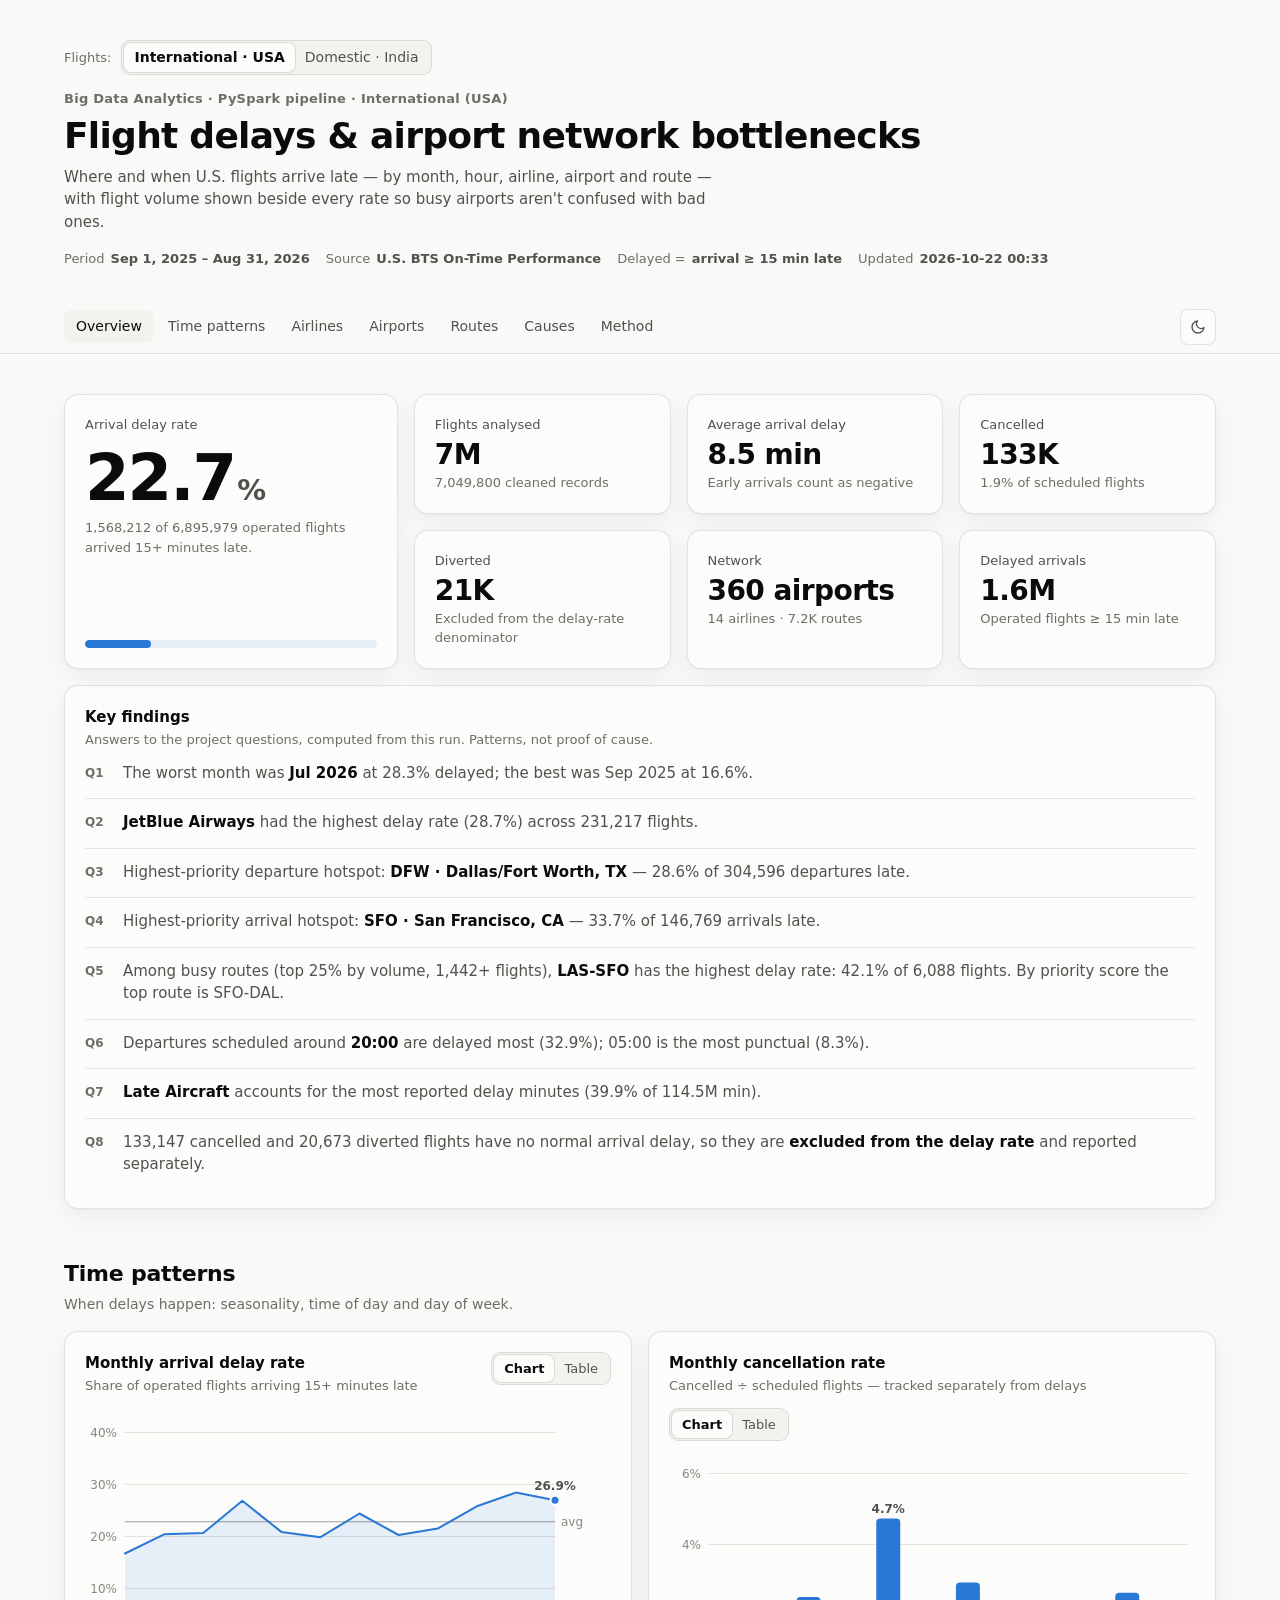
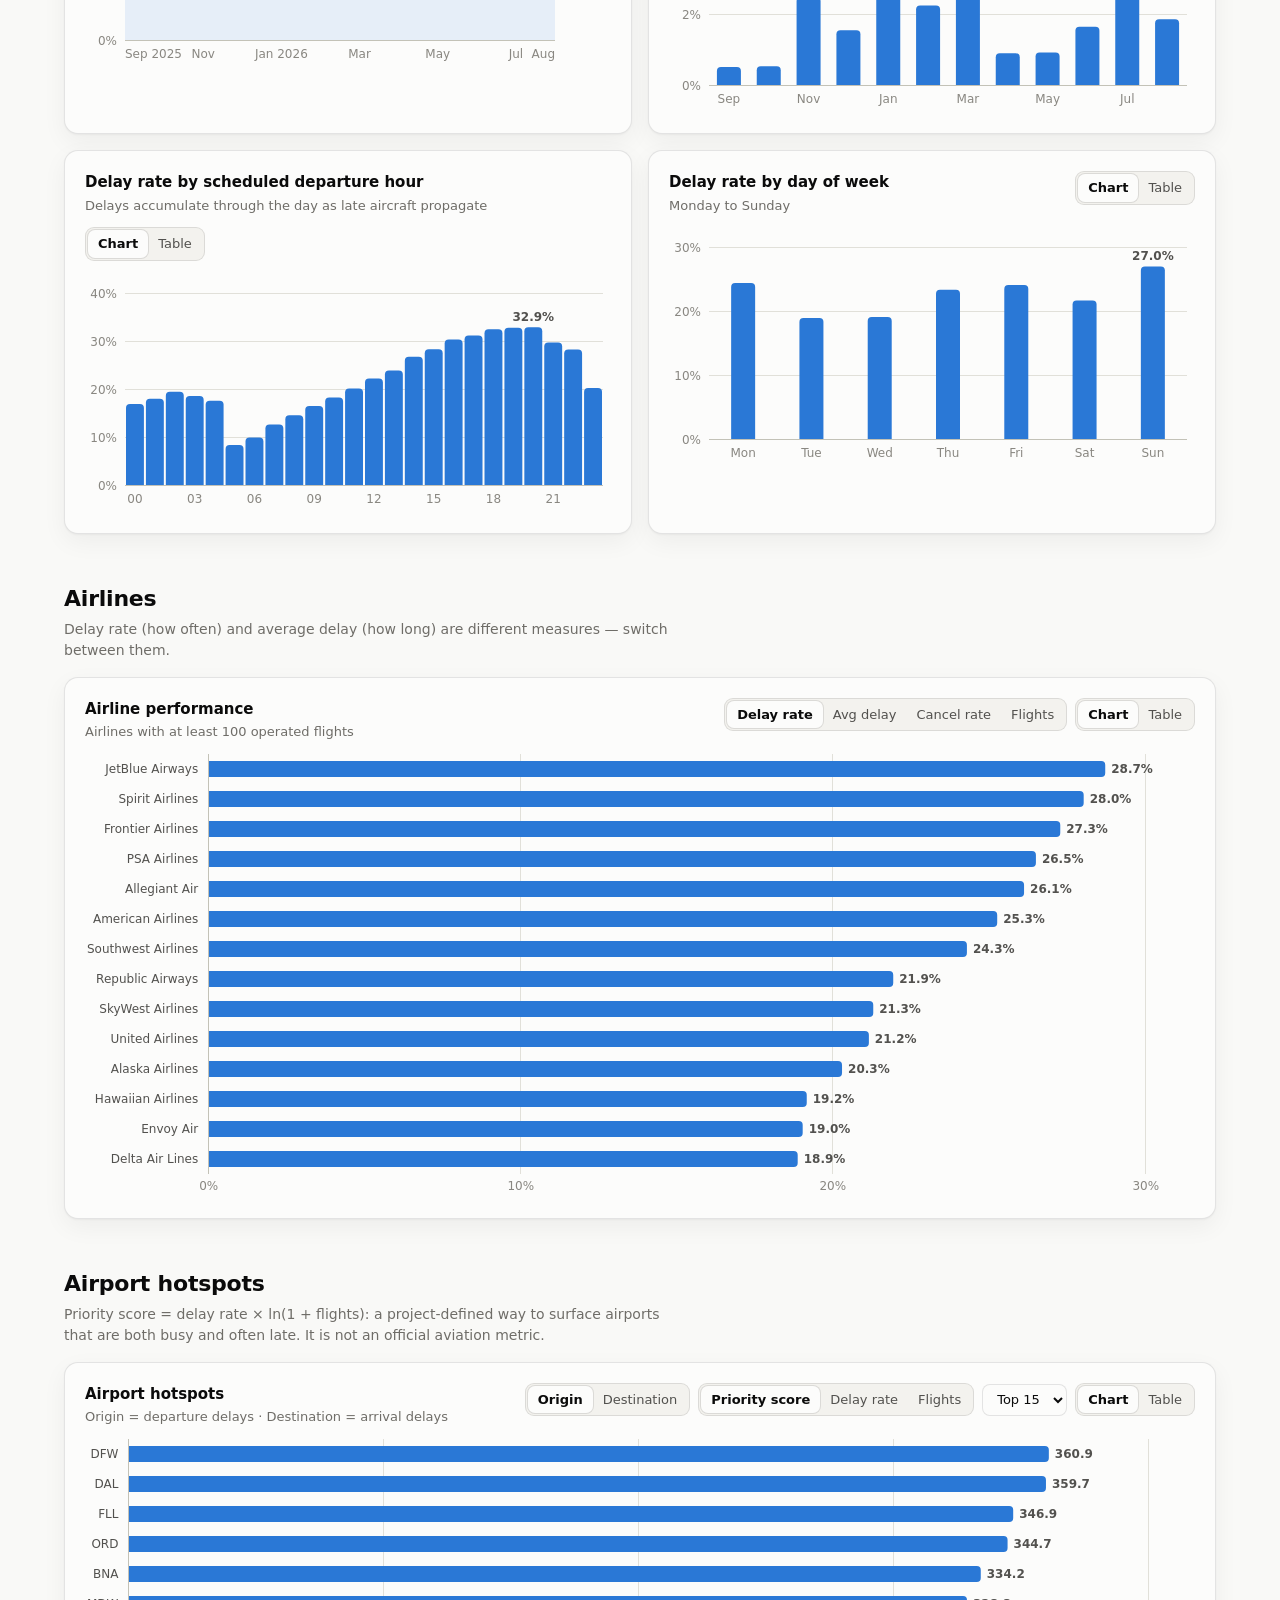
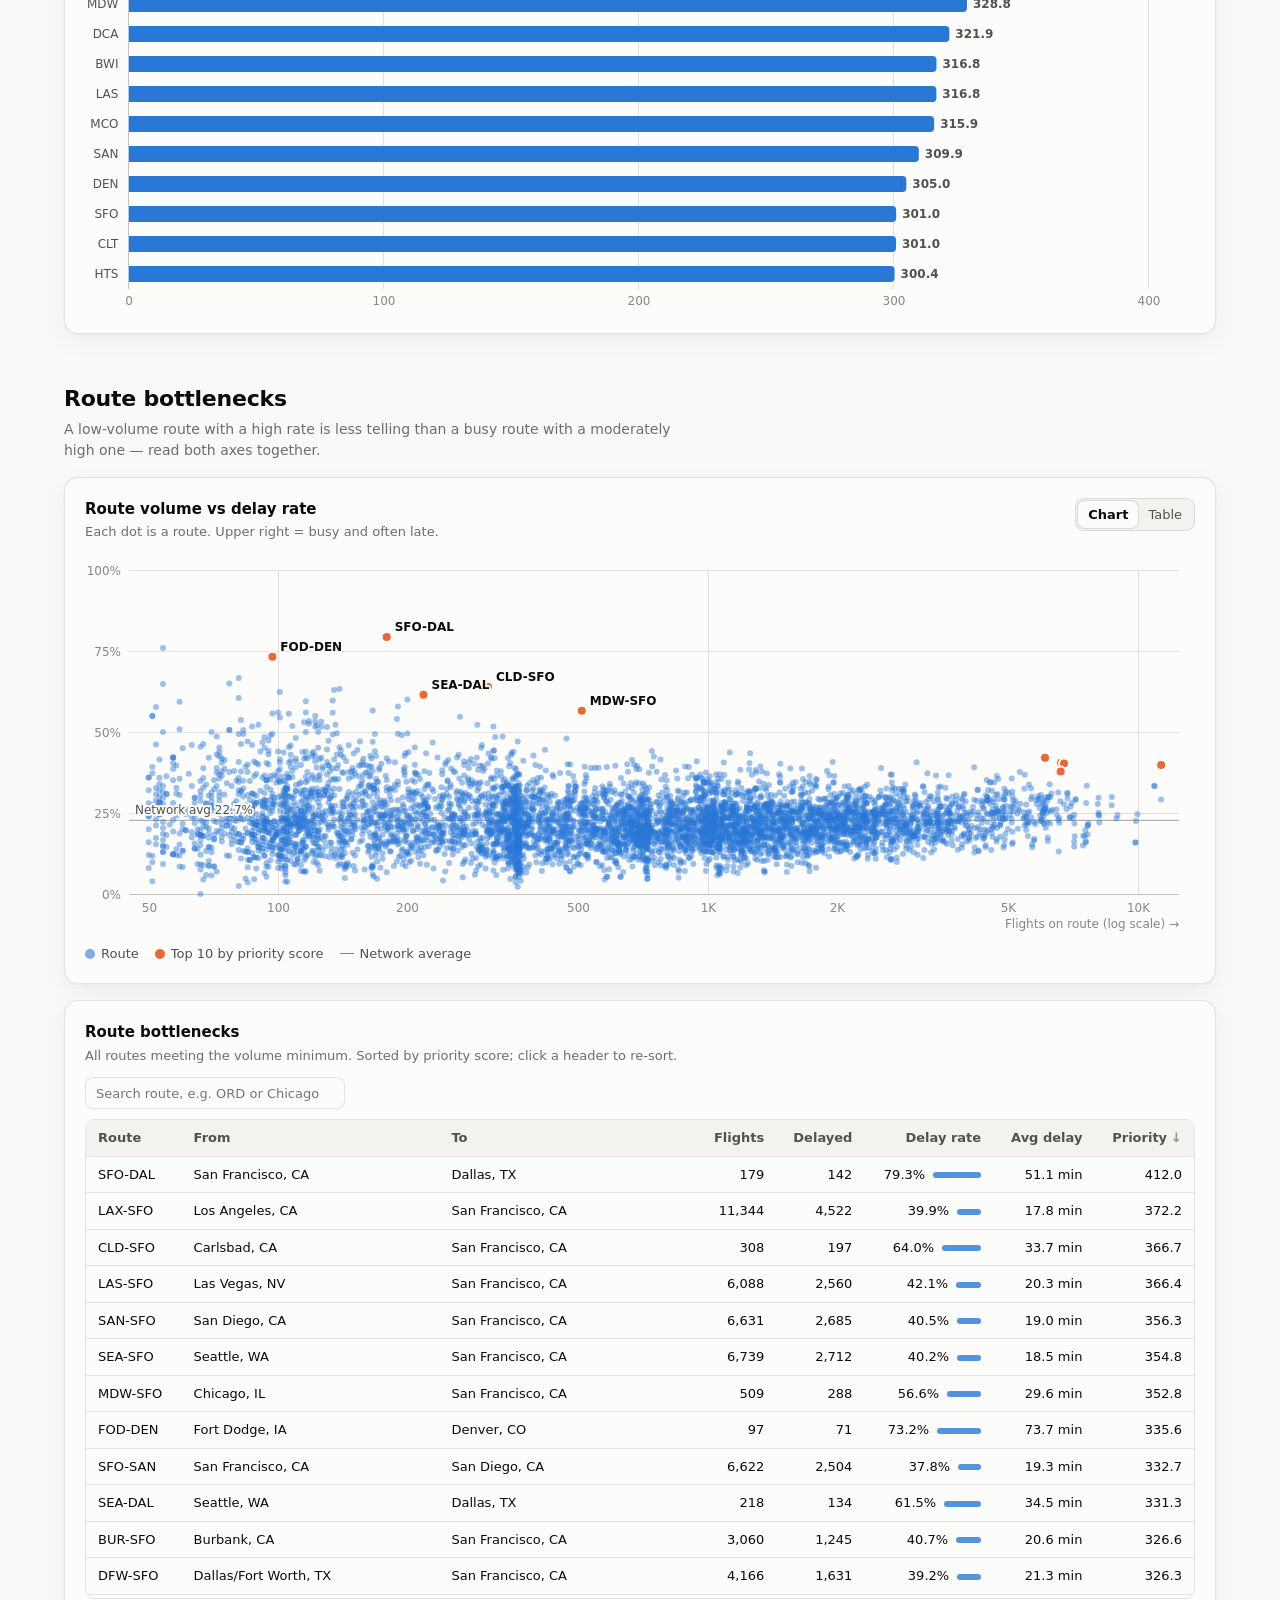
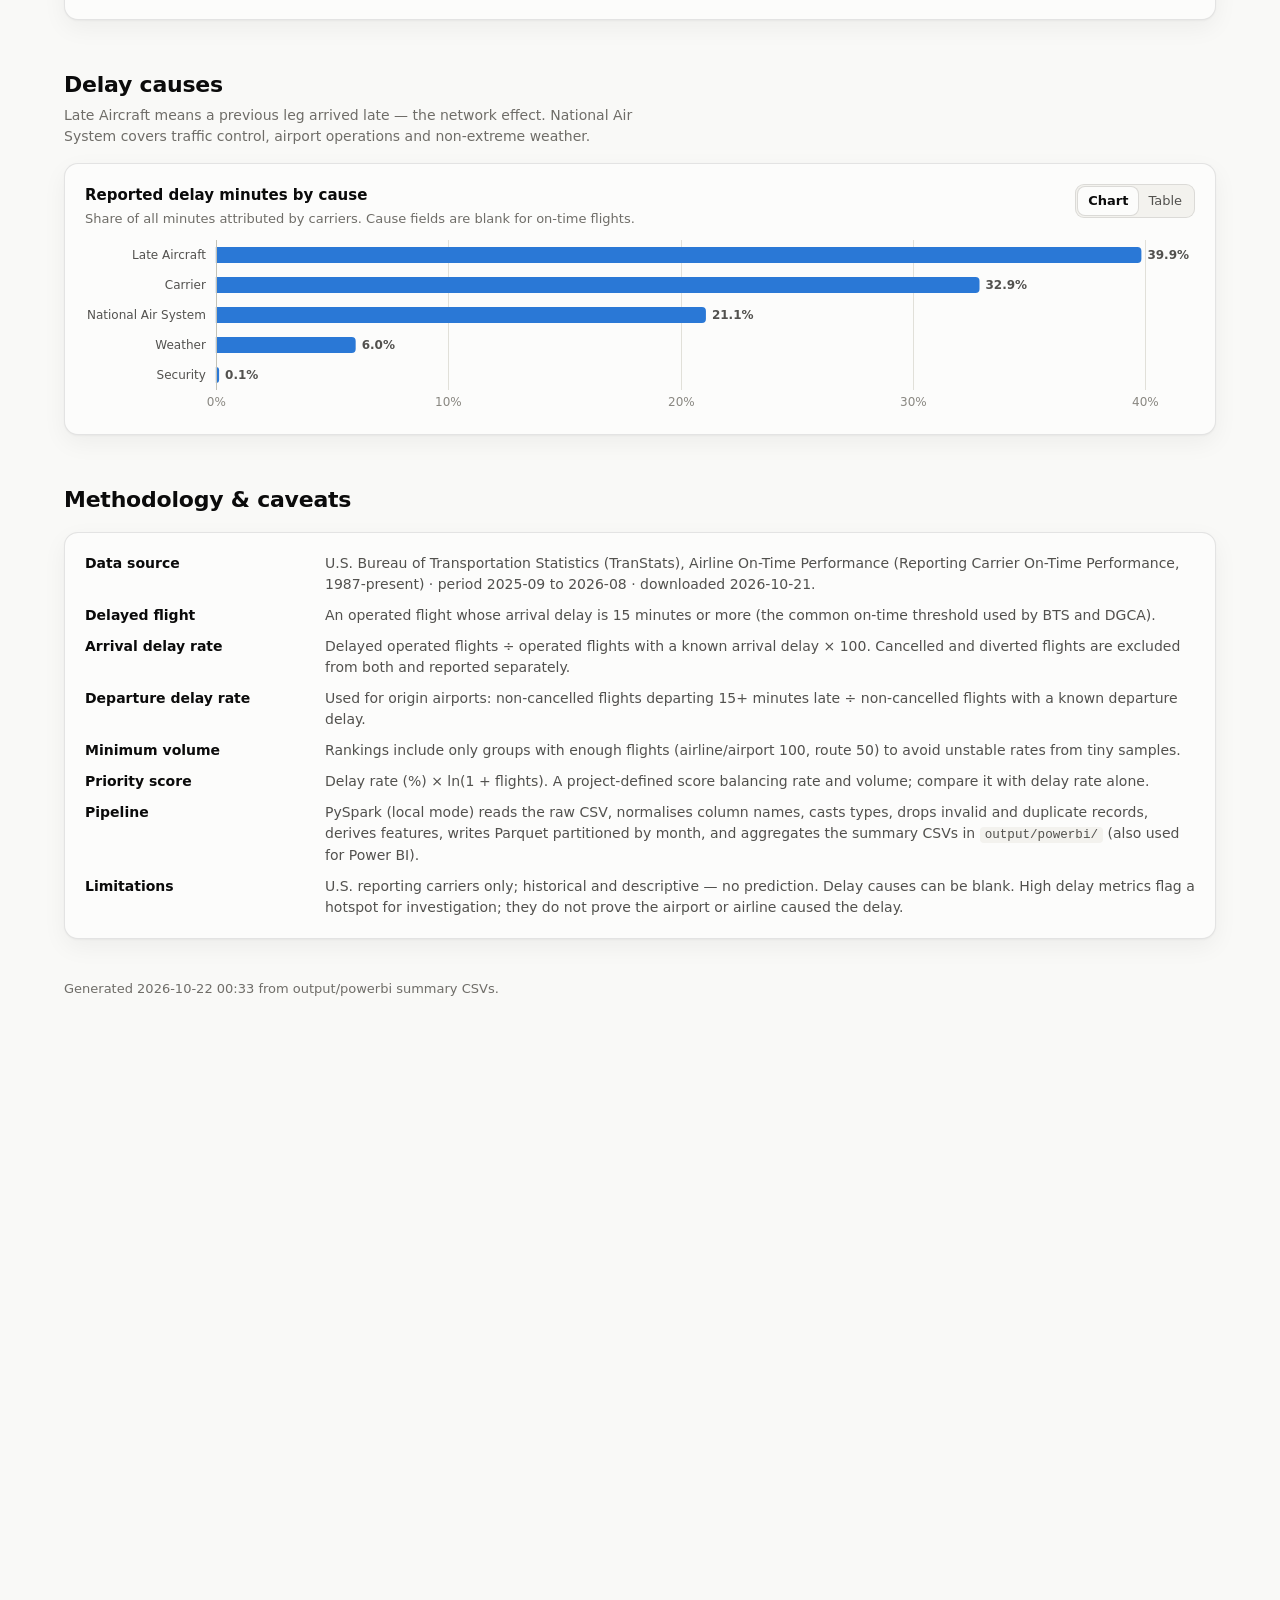
==== commit 22e54297: "Add Domestic (India) data option alongside International (USA) - make_india_data.py: simulated India" ====
--- a/dashboard/index.html
+++ b/dashboard/index.html
@@ -4,7 +4,7 @@
 <meta charset="utf-8">
 <meta name="viewport" content="width=device-width, initial-scale=1">
 <title>Flight Delay Analysis</title>
-<meta name="description" content="Flight delay patterns and airport network bottlenecks from U.S. BTS on-time performance data, processed with PySpark.">
+<meta name="description" content="Flight delay patterns and airport network bottlenecks for International (USA, BTS) and Domestic (India) flights, processed with PySpark.">
 <link rel="icon" href="data:image/svg+xml,%3Csvg xmlns='http://www.w3.org/2000/svg' viewBox='0 0 24 24'%3E%3Cpath fill='%232a78d6' d='M21 16v-2l-8-5V3.5a1.5 1.5 0 0 0-3 0V9l-8 5v2l8-2.5V19l-2 1.5V22l3.5-1 3.5 1v-1.5L13 19v-5.5z'/%3E%3C/svg%3E">
 <style>
 :root {
@@ -106,6 +106,8 @@
   display: flex; gap: 10px; align-items: flex-start;
 }
 .banner svg { flex: none; margin-top: 2px; }
+.dataset-switch { display: flex; flex-wrap: wrap; align-items: center; gap: 10px; margin: 0 0 14px; font-size: 13px; color: var(--muted); }
+.dataset-switch .seg button { font-size: 14px; }
 
 /* Nav */
 nav.sections {
@@ -254,18 +256,28 @@
 <div id="app"></div>
 <div class="tooltip" id="tooltip" role="status" aria-live="polite"></div>
 
-<script src="data.js"></script>
+<script src="data-usa.js"></script>
+<script src="data-india.js"></script>
 <script>
 "use strict";
 (function () {
   const app = document.getElementById("app");
-  const D = window.DASHBOARD_DATA;
+  /* ---------- Dataset: International (USA) or Domestic (India) ---------- */
+  const SETS = window.DASHBOARD_DATASETS || {};
+  const DATASET_ORDER = ["usa", "india"].filter(k => SETS[k]);
+  const DATASET_KEY = "flight-dashboard-dataset";
+  const datasetKey = (() => {
+    try { const q = new URLSearchParams(location.search).get("dataset"); if (q && SETS[q]) return q; } catch (e) { /* no query */ }
+    try { const v = localStorage.getItem(DATASET_KEY); if (v && SETS[v]) return v; } catch (e) { /* storage blocked */ }
+    return DATASET_ORDER[0];
+  })();
+  const D = SETS[datasetKey];
 
   if (!D) {
     app.innerHTML = '<div class="wrap"><div class="card error-box"><h2>No data yet</h2>' +
       '<p class="section-sub">Run the pipeline first, then reload this page:</p>' +
       '<p><code>python src\\flight_delay_pipeline.py</code></p>' +
-      '<p class="section-sub">It writes <code>dashboard/data.js</code> next to this file.</p></div></div>';
+      '<p class="section-sub">It writes <code>dashboard/data-usa.js</code> (and <code>data-india.js</code> with <code>--dataset india</code>) next to this file.</p></div></div>';
     return;
   }
 
@@ -745,17 +757,26 @@
   const NAV = [["overview", "Overview"], ["time", "Time patterns"], ["airlines", "Airlines"], ["airports", "Airports"], ["routes", "Routes"], ["causes", "Causes"], ["method", "Method"]];
   const navLinks = NAV.map(([id, label]) => el("a", { href: "#" + id, text: label }));
 
+  const region = meta.region_name || "U.S.";
+  const datasetSwitch = DATASET_ORDER.length > 1 ? el("div", { class: "dataset-switch" }, el("span", { text: "Flights:" }),
+    segmented(DATASET_ORDER.map(k => [k, `${SETS[k].meta.option || k} · ${SETS[k].meta.country || k}`]), datasetKey, v => {
+      try { localStorage.setItem(DATASET_KEY, v); } catch (e) { /* storage blocked */ }
+      const url = new URL(location.href); url.searchParams.set("dataset", v); location.href = url.toString();
+    }, "Choose flights")) : null;
   const header = el("header", { class: "top" }, el("div", { class: "wrap" },
-    el("p", { class: "eyebrow", text: "Big Data Analytics · PySpark pipeline" }),
+    datasetSwitch,
+    el("p", { class: "eyebrow", text: `Big Data Analytics · PySpark pipeline · ${meta.option || "International"} (${meta.country || "USA"})` }),
     el("h1", { text: "Flight delays & airport network bottlenecks" }),
-    el("p", { class: "lede", text: "Where and when U.S. flights arrive late — by month, hour, airline, airport and route — with flight volume shown beside every rate so busy airports aren't confused with bad ones." }),
+    el("p", { class: "lede", text: `Where and when ${region === "U.S." ? "U.S." : region + "'s domestic"} flights arrive late — by month, hour, airline, airport and route — with flight volume shown beside every rate so busy airports aren't confused with bad ones.` }),
     el("div", { class: "meta-row" },
       el("span", {}, "Period ", el("b", { text: firstDate ? `${niceDate(firstDate)} – ${niceDate(lastDate)}` : (meta.period || "–") })),
-      el("span", {}, "Source ", el("b", { text: meta.synthetic ? "Synthetic sample" : "U.S. BTS On-Time Performance" })),
+      el("span", {}, "Source ", el("b", { text: meta.synthetic ? "Synthetic sample" : (meta.source_name || "U.S. BTS On-Time Performance") })),
       el("span", {}, "Delayed = ", el("b", { text: "arrival ≥ 15 min late" })),
       el("span", {}, "Updated ", el("b", { text: meta.generated_at || "–" }))),
     meta.synthetic ? el("div", { class: "banner", role: "note" }, icon(ICONS.alert),
-      el("span", {}, el("b", { text: "Synthetic data. " }), "These numbers come from a generated test sample and are not real-world evidence. Run ", el("code", { text: "src/download_bts_data.py" }), " for official BTS data.")) : null));
+      el("span", {}, el("b", { text: "Synthetic data. " }), "These numbers come from a generated test sample and are not real-world evidence. Run ", el("code", { text: "src/download_bts_data.py" }), " for official BTS data.")) :
+    meta.simulated ? el("div", { class: "banner", role: "note" }, icon(ICONS.alert),
+      el("span", {}, el("b", { text: "Simulated data. " }), "India's DGCA publishes only monthly on-time percentages per airline, not flight-level records. These flights are generated by ", el("code", { text: "src/make_india_data.py" }), " with real airports, airlines and routes, and delay rates calibrated to DGCA on-time performance. Use them to demonstrate the pipeline, not as real-world evidence.")) : null));
   const nav = el("nav", { class: "sections", "aria-label": "Sections" }, el("div", { class: "wrap" }, el("div", { class: "nav-links" }, navLinks), themeBtn));
 
   /* ---------- Overview ---------- */
@@ -994,16 +1015,16 @@
     el("div", { class: "section-head" }, el("div", {}, el("h2", { text: "Methodology & caveats" }))),
     el("div", { class: "card" }, el("dl", {},
       el("dt", { text: "Data source" }), el("dd", { text: `${meta.source || "–"}${meta.period ? ` · period ${meta.period}` : ""}${meta.downloaded ? ` · downloaded ${meta.downloaded}` : ""}.` }),
-      el("dt", { text: "Delayed flight" }), el("dd", { text: "An operated flight whose arrival delay is 15 minutes or more (the common U.S. on-time threshold)." }),
+      el("dt", { text: "Delayed flight" }), el("dd", { text: "An operated flight whose arrival delay is 15 minutes or more (the common on-time threshold used by BTS and DGCA)." }),
       el("dt", { text: "Arrival delay rate" }), el("dd", { text: "Delayed operated flights ÷ operated flights with a known arrival delay × 100. Cancelled and diverted flights are excluded from both and reported separately." }),
       el("dt", { text: "Departure delay rate" }), el("dd", { text: "Used for origin airports: non-cancelled flights departing 15+ minutes late ÷ non-cancelled flights with a known departure delay." }),
       el("dt", { text: "Minimum volume" }), el("dd", { text: `Rankings include only groups with enough flights (${meta.min_flights || "airline/airport 100, route 50"}) to avoid unstable rates from tiny samples.` }),
       el("dt", { text: "Priority score" }), el("dd", { text: "Delay rate (%) × ln(1 + flights). A project-defined score balancing rate and volume; compare it with delay rate alone." }),
-      el("dt", { text: "Pipeline" }), el("dd", {}, "PySpark (local mode) reads the raw CSV, normalises column names, casts types, drops invalid and duplicate records, derives features, writes Parquet partitioned by month, and aggregates the summary CSVs in ", el("code", { text: "output/powerbi/" }), " (also used for Power BI)."),
-      el("dt", { text: "Limitations" }), el("dd", { text: "U.S. reporting carriers only; historical and descriptive — no prediction. Delay causes can be blank. High delay metrics flag a hotspot for investigation; they do not prove the airport or airline caused the delay." }))),
+      el("dt", { text: "Pipeline" }), el("dd", {}, "PySpark (local mode) reads the raw CSV, normalises column names, casts types, drops invalid and duplicate records, derives features, writes Parquet partitioned by month, and aggregates the summary CSVs in ", el("code", { text: datasetKey === "usa" ? "output/powerbi/" : `output/${datasetKey}/powerbi/` }), " (also used for Power BI)."),
+      el("dt", { text: "Limitations" }), el("dd", { text: meta.simulated ? "Simulated flight records calibrated to published DGCA on-time levels; patterns are realistic but individual numbers are not real observations. Descriptive only — no prediction." : "U.S. reporting carriers only; historical and descriptive — no prediction. Delay causes can be blank. High delay metrics flag a hotspot for investigation; they do not prove the airport or airline caused the delay." }))),
     ));
 
-  const footer = el("footer", {}, el("div", { class: "wrap", text: `Generated ${meta.generated_at || ""} from output/powerbi summary CSVs.` }));
+  const footer = el("footer", {}, el("div", { class: "wrap", text: `Generated ${meta.generated_at || ""} from ${datasetKey === "usa" ? "output/powerbi" : `output/${datasetKey}/powerbi`} summary CSVs.` }));
 
   app.append(header, nav, el("main", {}, overview, timeSection, airlineSection, airportSection, routeSection, causeSection, methodSection), footer);
   routeTable(routeTopHost);
